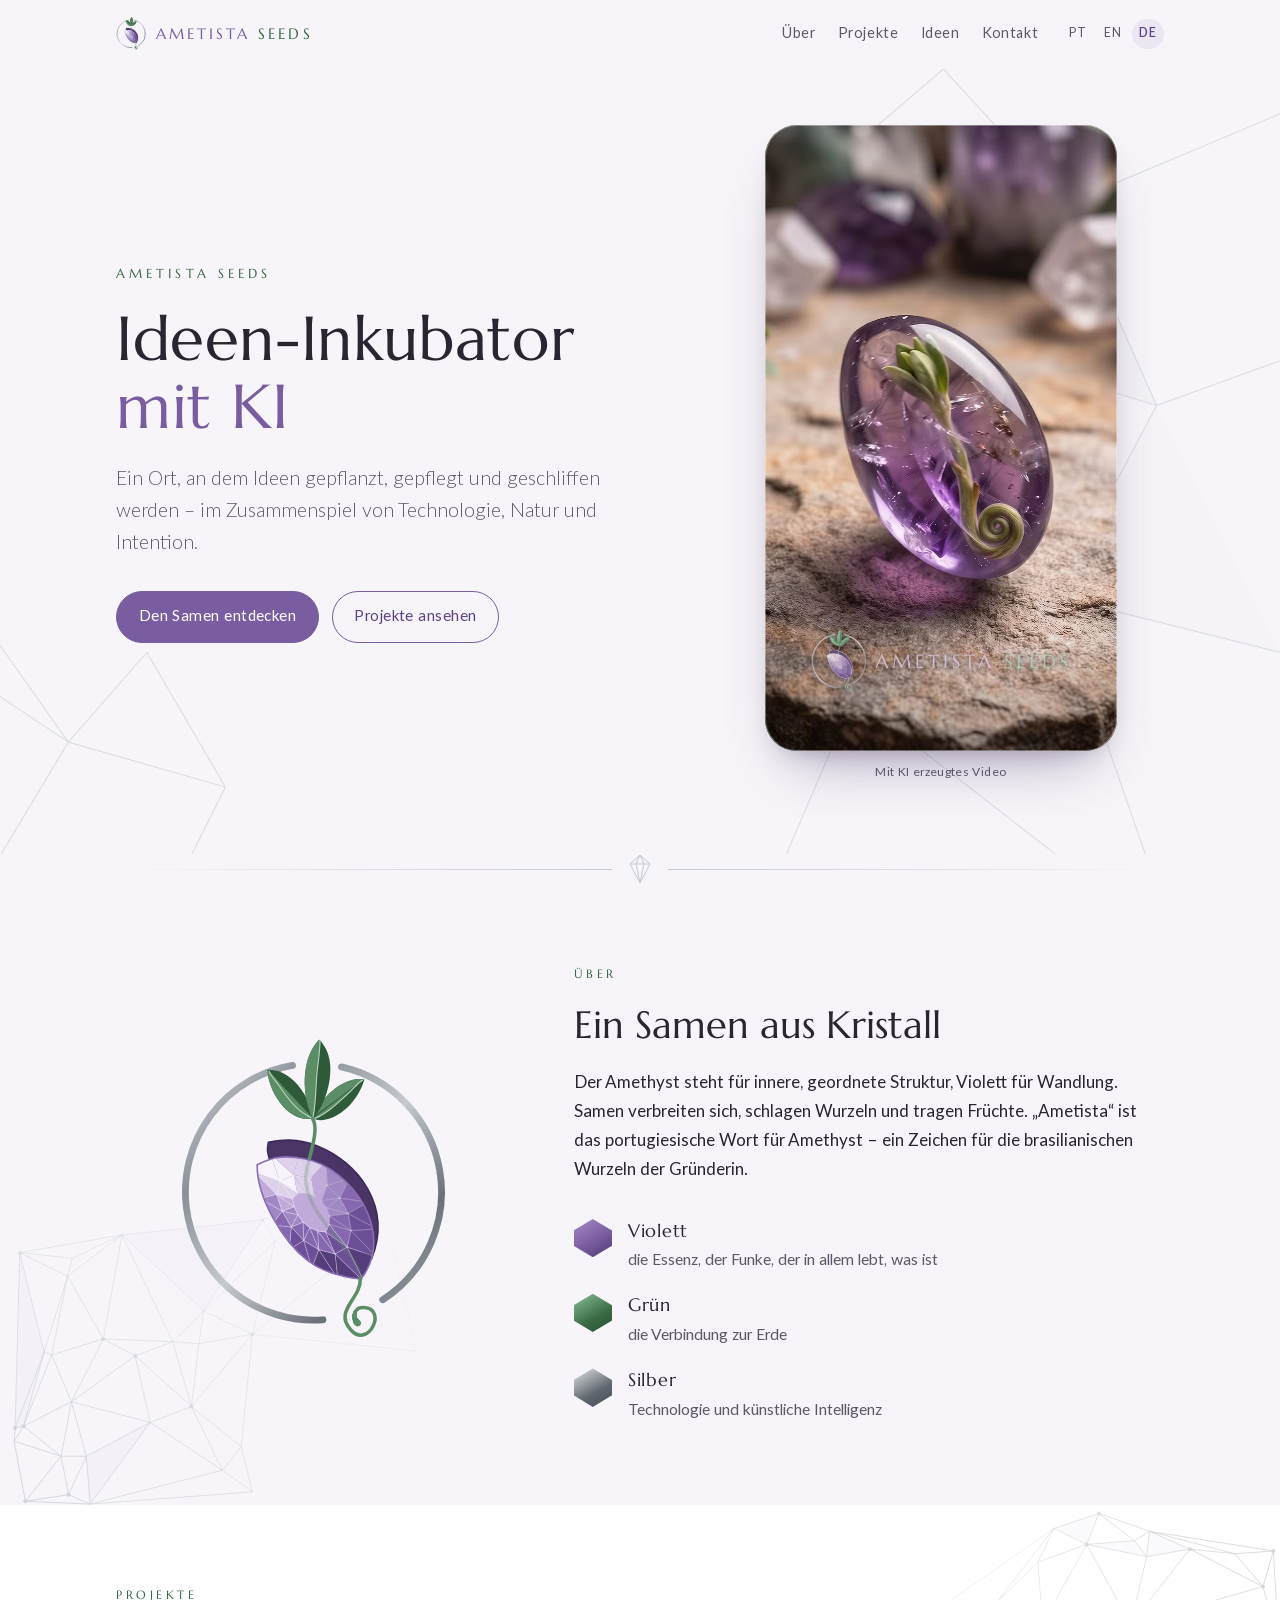
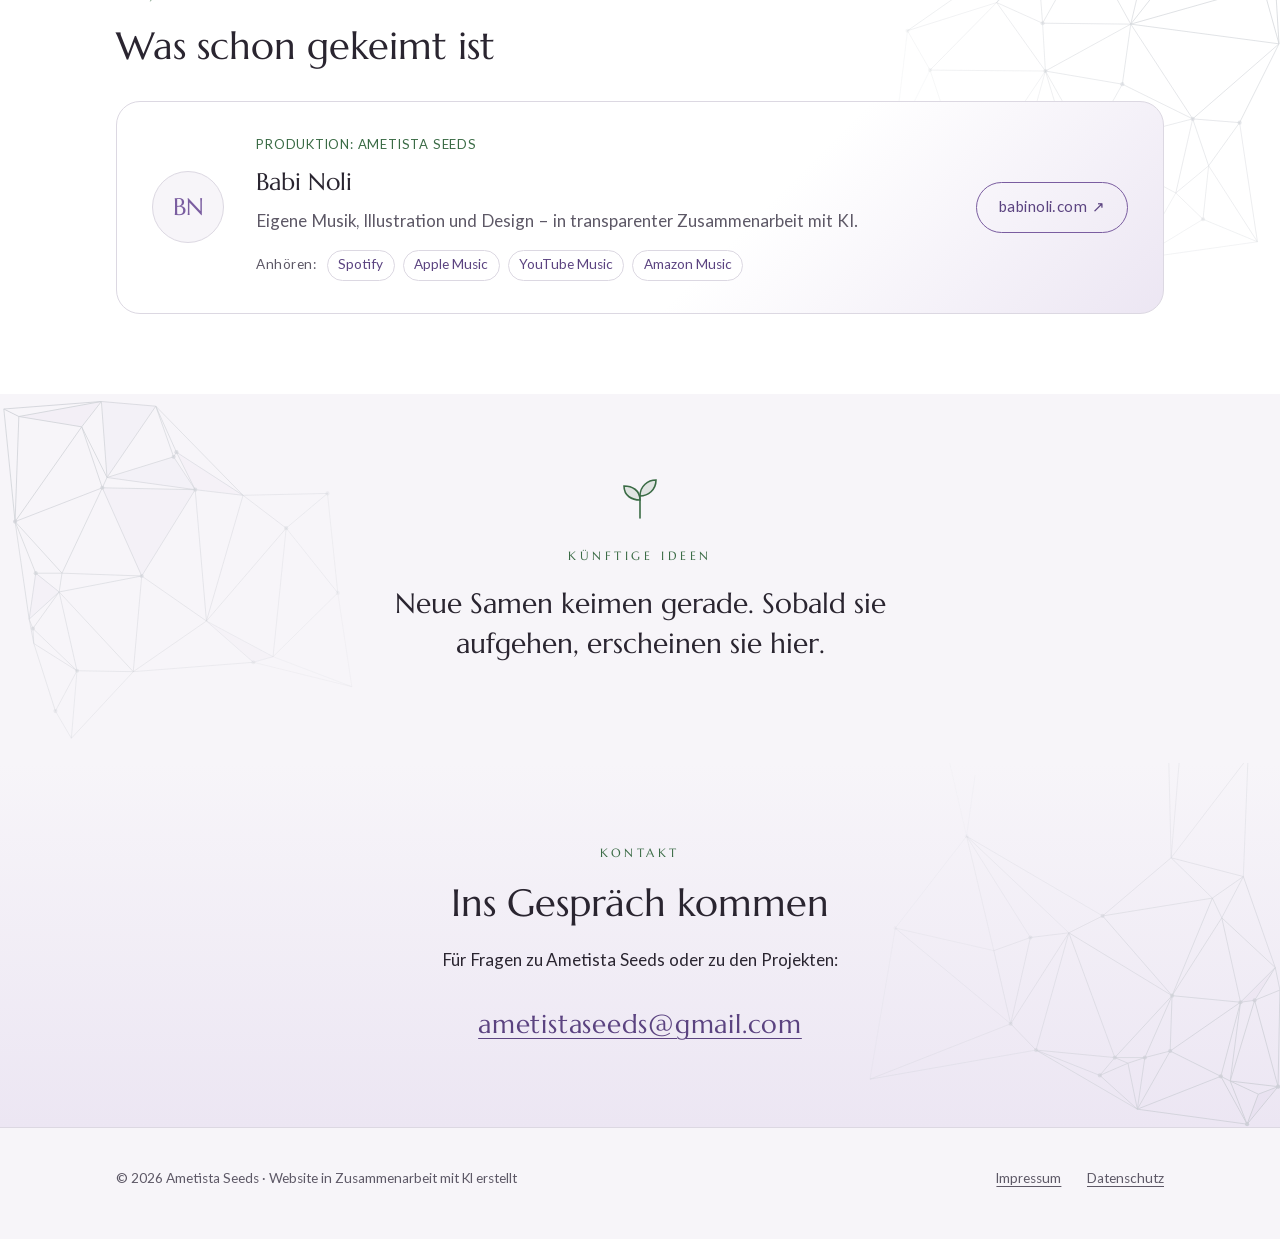
==== de/index.html @ 046cc3c9 "Publica o site ametistaseeds.com Co-Authored-By: Claude Opus 5.5 <noreply@anthropic.com>" ====
<!doctype html>
<html lang="de">
<head>
<meta charset="utf-8">
<meta name="viewport" content="width=device-width, initial-scale=1">
<title>Ametista Seeds — Ideen-Inkubator mit KI</title>
<meta name="description" content="Ametista Seeds: ein Ideen-Inkubator mit KI. Technologie, Natur und Essenz in einem einzigen Samen.">
<link rel="icon" href="../assets/img/simbolo-claro.svg" type="image/svg+xml">
<link rel="preload" href="../assets/fonts/Marcellus-latin.woff2" as="font" type="font/woff2" crossorigin>
<link rel="stylesheet" href="../assets/css/style.css">
<link rel="alternate" hreflang="pt-BR" href="https://ametistaseeds.com/">
<link rel="alternate" hreflang="en" href="https://ametistaseeds.com/en/">
<link rel="alternate" hreflang="de" href="https://ametistaseeds.com/de/">
<meta property="og:title" content="Ametista Seeds">
<meta property="og:description" content="Ideen-Inkubator mit KI">
<meta property="og:type" content="website">
</head>
<body>

<header class="topo">
  <div class="envolve">
    <a class="marca" href="#inicio" aria-label="Ametista Seeds — Startseite">
      <img src="../assets/img/simbolo-claro.svg" alt="" width="31" height="38">
      <span class="nome"><span class="am">AMETISTA</span> <span class="sd">SEEDS</span></span>
    </a>
    <nav aria-label="Abschnitte">
      <ul class="menu">
        <li><a href="#sobre">Über</a></li>
        <li><a href="#projetos">Projekte</a></li>
        <li><a href="#ideias">Ideen</a></li>
        <li><a href="#contato">Kontakt</a></li>
      </ul>
    </nav>
    <div class="linguas" aria-label="Sprache">
      <a href="../" lang="pt-BR" hreflang="pt-BR">PT</a>
      <a href="../en/" lang="en" hreflang="en">EN</a>
      <span aria-current="true">DE</span>
    </div>
  </div>
</header>

<main id="inicio">

  <section class="abertura">
    <svg class="facetas" viewBox="0 0 1200 700" preserveAspectRatio="xMaxYMid slice" aria-hidden="true" fill="none" stroke="currentColor" stroke-width="1">
      <path d="M1200 40 L1010 120 L1090 300 L1200 260 M1010 120 L900 0 M1010 120 L860 230 L1090 300 L1000 470 L1200 520 M860 230 L760 120 L900 0 M860 230 L1000 470 L820 560 L760 700 M1000 470 L1080 700 M820 560 L1000 700"/>
      <path d="M0 520 L120 600 L60 700 M120 600 L260 640 L230 700 M0 430 L120 600 M120 600 L190 520 L260 640" />
      <path d="M1010 120 L1090 300 L860 230 Z" fill="currentColor" fill-opacity=".12" stroke="none"/>
      <path d="M1000 470 L1200 520 L1090 300 Z" fill="currentColor" fill-opacity=".08" stroke="none"/>
    </svg>
    <div class="envolve">
      <div class="texto">
        <p class="selo">Ametista Seeds</p>
        <h1>Ideen-Inkubator <em>mit KI</em></h1>
        <p class="lead">Ein Ort, an dem Ideen gepflanzt, gepflegt und geschliffen werden – im Zusammenspiel von Technologie, Natur und Intention.</p>
        <div class="botoes">
          <a class="botao" href="#sobre">Den Samen entdecken</a>
          <a class="botao leve" href="#projetos">Projekte ansehen</a>
        </div>
      </div>
      <div class="palco">
        <div class="moldura">
          <video id="semente" muted playsinline preload="auto" poster="../assets/video/semente-inicio.jpg" aria-label="Ein Amethyst-Samen bricht auf, und eine Pflanze mit drei Blättern wächst daraus hervor.">
            <source src="../assets/video/semente.mp4" type="video/mp4">
            <source src="../assets/video/semente.webm" type="video/webm">
          </video>
          <button class="repetir" id="repetir" type="button" aria-label="Video noch einmal ansehen">↻ noch einmal</button>
        </div>
        <p class="legenda">Mit KI erzeugtes Video</p>
      </div>
    </div>
  </section>

  <div class="cristal" aria-hidden="true"><svg viewBox="0 0 24 30"><path d="M12 1 L22 10 L12 29 L2 10 Z M2 10 H22 M12 1 L8 10 L12 29 L16 10 Z" fill="none" stroke="currentColor"/></svg></div>

  <section class="seccao sobre" id="sobre">
    <div class="envolve">
      <figure class="surge">
        <img src="../assets/img/simbolo-claro.svg" alt="Symbol von Ametista Seeds: ein Samen aus Amethyst-Kristall mit Wurzel und drei grünen Blättern in einem silbernen Ring." width="272" height="329">
      </figure>
      <div class="surge">
        <p class="rotulo">Über</p>
        <h2>Ein Samen aus Kristall</h2>
        <p>Der Amethyst steht für innere, geordnete Struktur, Violett für Wandlung. Samen verbreiten sich, schlagen Wurzeln und tragen Früchte. „Ametista“ ist das portugiesische Wort für Amethyst – ein Zeichen für die brasilianischen Wurzeln der Gründerin.</p>
        <ul class="cores">
          <li><span class="cor am" aria-hidden="true"></span><div><strong>Violett</strong><span>die Essenz, der Funke, der in allem lebt, was ist</span></div></li>
          <li><span class="cor vd" aria-hidden="true"></span><div><strong>Grün</strong><span>die Verbindung zur Erde</span></div></li>
          <li><span class="cor pr" aria-hidden="true"></span><div><strong>Silber</strong><span>Technologie und künstliche Intelligenz</span></div></li>
        </ul>
      </div>
    </div>
  </section>

  <section class="seccao projetos" id="projetos">
    <div class="envolve surge">
      <p class="rotulo">Projekte</p>
      <h2>Was schon gekeimt ist</h2>
      <article class="cartao">
        <div class="inicial" aria-hidden="true">BN</div>
        <div>
          <p class="papel">Produktion: Ametista Seeds</p>
          <h3>Babi Noli</h3>
          <p>Eigene Musik, Illustration und Design – in transparenter Zusammenarbeit mit KI.</p>
          <p class="ouvir"><span>Anhören:</span>
            <a href="https://open.spotify.com/artist/1VVUpfvG1zhe4JaJhIrRfE" rel="noopener">Spotify</a>
            <a href="https://music.apple.com/de/artist/babi-noli/6817136088" rel="noopener">Apple Music</a>
            <a href="https://music.youtube.com/channel/UCOvziMIEHvRLfblf7M3Kqwg" rel="noopener">YouTube Music</a>
            <a href="https://music.amazon.de/artists/B0HLCMTLPK/babi-noli" rel="noopener">Amazon Music</a>
          </p>
        </div>
        <a class="botao leve" href="https://babinoli.com" rel="noopener">babinoli.com ↗</a>
      </article>
    </div>
  </section>

  <section class="seccao ideias" id="ideias">
    <div class="envolve surge">
      <svg class="broto" viewBox="0 0 48 48" aria-hidden="true" fill="none" stroke="currentColor" stroke-width="1.6" stroke-linecap="round"><path d="M24 44 V22"/><path d="M24 26 C24 16 16 12 8 12 C8 22 16 26 24 26 Z" fill="currentColor" fill-opacity=".12"/><path d="M24 22 C24 12 32 6 40 6 C40 16 32 22 24 22 Z" fill="currentColor" fill-opacity=".12"/></svg>
      <p class="rotulo">Künftige Ideen</p>
      <p class="frase">Neue Samen keimen gerade. Sobald sie aufgehen, erscheinen sie hier.</p>
    </div>
  </section>

  <section class="seccao contato" id="contato">
    <div class="envolve surge">
      <p class="rotulo">Kontakt</p>
      <h2>Ins Gespräch kommen</h2>
      <p>Für Fragen zu Ametista Seeds oder zu den Projekten:</p>
      <a class="email" href="mailto:ametistaseeds@gmail.com">ametistaseeds@gmail.com</a>
    </div>
  </section>

</main>

<footer class="rodape">
  <div class="envolve">
    <span class="ia">© 2026 Ametista Seeds · Website in Zusammenarbeit mit KI erstellt</span>
    <a href="../impressum.html">Impressum</a>
    <a href="../datenschutz.html">Datenschutz</a>
  </div>
</footer>


<script>
(function(){
  var topo=document.querySelector('.topo');
  addEventListener('scroll',function(){topo.classList.toggle('rolou',scrollY>8)},{passive:true});

  var v=document.getElementById('semente'), b=document.getElementById('repetir');
  var calmo=matchMedia('(prefers-reduced-motion: reduce)').matches;
  function fim(){b.classList.add('ver')}
  if(calmo){
    v.poster='../assets/video/semente-final.jpg'; v.removeAttribute('preload'); fim(); b.textContent='▶ Video ansehen';
  }else{
    var io=new IntersectionObserver(function(e){
      if(e[0].isIntersecting){var p=v.play(); if(p&&p.catch)p.catch(fim); io.disconnect();}
    },{threshold:.4});
    io.observe(v);
  }
  v.addEventListener('ended',fim);
  b.addEventListener('click',function(){b.classList.remove('ver');v.currentTime=0;v.play();});

  var els=document.querySelectorAll('.surge');
  if('IntersectionObserver' in window && !calmo){
    var o=new IntersectionObserver(function(es){es.forEach(function(e){if(e.isIntersecting){e.target.classList.add('visivel');o.unobserve(e.target);}})},{threshold:.15});
    els.forEach(function(el){o.observe(el)});
  }else{els.forEach(function(el){el.classList.add('visivel')})}
})();
</script>
</body>
</html>
---- assets/css/style.css ----
/* Ametista Seeds — estilo do site */
@font-face{font-family:"Marcellus";src:url(../fonts/Marcellus-latin.woff2) format("woff2");font-weight:400;font-style:normal;font-display:swap}
@font-face{font-family:"Ametista Texto";src:url(../fonts/AmetistaTexto-Light.woff) format("woff");font-weight:300;font-style:normal;font-display:swap}
@font-face{font-family:"Ametista Texto";src:url(../fonts/AmetistaTexto-Regular.woff) format("woff");font-weight:400;font-style:normal;font-display:swap}
@font-face{font-family:"Ametista Texto";src:url(../fonts/AmetistaTexto-Italic.woff) format("woff");font-weight:400;font-style:italic;font-display:swap}
@font-face{font-family:"Ametista Texto";src:url(../fonts/AmetistaTexto-Semibold.woff) format("woff");font-weight:600;font-style:normal;font-display:swap}

:root{
  --fundo:#f7f5f9;
  --papel:#ffffff;
  --tinta:#2a2530;
  --suave:#5d5866;
  --ametista:#7a5da0;
  --ametista-escura:#5b4380;
  --ametista-nevoa:#ece6f3;
  --verde:#3a6b45;
  --verde-claro:#8bc097;
  --prata:#616870;
  --prata-clara:#c6cacf;
  --linha:#dcd8e2;
  --titulo:"Marcellus",Georgia,"Times New Roman",serif;
  --texto:"Ametista Texto","Segoe UI",Roboto,Helvetica,Arial,sans-serif;
  --largura:68rem;
}
*,*::before,*::after{box-sizing:border-box}
html{scroll-behavior:smooth}
@media (prefers-reduced-motion:reduce){html{scroll-behavior:auto}}
body{margin:0;background:var(--fundo);color:var(--tinta);font-family:var(--texto);font-weight:400;font-size:1.0625rem;line-height:1.7;-webkit-font-smoothing:antialiased;text-rendering:optimizeLegibility}
img,video,svg{display:block;max-width:100%}
a{color:var(--ametista-escura);text-decoration-thickness:1px;text-underline-offset:.2em}
a:hover{color:var(--verde)}
:focus-visible{outline:2px solid var(--ametista);outline-offset:3px;border-radius:4px}
.envolve{width:100%;max-width:var(--largura);margin:0 auto;padding:0 1.25rem}
.so-leitor{position:absolute;width:1px;height:1px;overflow:hidden;clip:rect(0 0 0 0);white-space:nowrap}

/* Cabeçalho */
.topo{position:sticky;top:0;z-index:10;background:rgba(247,245,249,.88);backdrop-filter:saturate(1.2) blur(10px);-webkit-backdrop-filter:saturate(1.2) blur(10px);border-bottom:1px solid transparent;transition:border-color .3s}
.topo.rolou{border-bottom-color:var(--linha)}
.topo .envolve{display:flex;align-items:center;gap:1.5rem;min-height:4.25rem}
.marca{display:flex;align-items:center;gap:.6rem;text-decoration:none;color:inherit;margin-right:auto}
.marca img{width:1.9rem;height:auto}
.nome{font-family:var(--titulo);letter-spacing:.2em;font-size:.95rem;white-space:nowrap}
.nome .am{color:var(--ametista)}
.nome .sd{color:var(--verde)}
.menu{display:flex;gap:1.4rem;list-style:none;margin:0;padding:0;font-size:.9rem;letter-spacing:.04em}
.menu a{color:var(--suave);text-decoration:none}
.menu a:hover{color:var(--ametista-escura)}
.linguas{display:flex;gap:.15rem;font-size:.78rem;letter-spacing:.08em}
.linguas a,.linguas span{padding:.25rem .45rem;border-radius:999px;text-decoration:none;color:var(--suave)}
.linguas [aria-current]{background:var(--ametista-nevoa);color:var(--ametista-escura);font-weight:600}

/* Abertura */
.abertura{position:relative;overflow:hidden;padding:3.5rem 0 4.5rem}
.facetas{position:absolute;inset:0;width:100%;height:100%;pointer-events:none;color:var(--prata-clara);opacity:.55}
.abertura .envolve{position:relative;display:grid;grid-template-columns:1.1fr .9fr;gap:3.5rem;align-items:center}
.selo{font-family:var(--titulo);letter-spacing:.32em;text-transform:uppercase;font-size:.8rem;color:var(--verde);margin:0 0 1.2rem}
.abertura h1{font-family:var(--titulo);font-weight:400;font-size:clamp(2.3rem,5.2vw,3.9rem);line-height:1.08;letter-spacing:.01em;margin:0 0 1.4rem;color:var(--tinta)}
.abertura h1 em{font-style:normal;color:var(--ametista)}
.abertura .lead{font-weight:300;font-size:1.22rem;line-height:1.65;color:var(--suave);max-width:31rem;margin:0 0 2rem}
.botoes{display:flex;flex-wrap:wrap;gap:.8rem}
.botao{display:inline-flex;align-items:center;gap:.5rem;padding:.75rem 1.35rem;border-radius:999px;font-size:.95rem;letter-spacing:.03em;text-decoration:none;border:1px solid var(--ametista);color:var(--papel);background:var(--ametista);transition:background .2s,color .2s,border-color .2s}
.botao:hover{background:var(--ametista-escura);border-color:var(--ametista-escura);color:var(--papel)}
.botao.leve{background:transparent;color:var(--ametista-escura)}
.botao.leve:hover{background:var(--ametista-nevoa);color:var(--ametista-escura)}

.palco{position:relative;justify-self:center;width:min(100%,22rem)}
.moldura{position:relative;aspect-ratio:9/16;border-radius:2rem;overflow:hidden;background:#d9d2c8;box-shadow:0 1px 0 rgba(255,255,255,.7) inset,0 30px 60px -25px rgba(74,52,104,.45),0 12px 24px -16px rgba(42,37,48,.35)}
.moldura video,.moldura img{width:100%;height:100%;object-fit:cover}
.moldura::after{content:"";position:absolute;inset:0;border-radius:inherit;box-shadow:0 0 0 1px rgba(255,255,255,.35) inset;pointer-events:none}
.repetir{position:absolute;right:.8rem;bottom:.8rem;display:flex;align-items:center;gap:.35rem;padding:.45rem .8rem;border:0;border-radius:999px;background:rgba(42,37,48,.55);color:#fff;font:inherit;font-size:.78rem;letter-spacing:.04em;cursor:pointer;opacity:0;transform:translateY(4px);transition:opacity .4s,transform .4s;backdrop-filter:blur(6px);-webkit-backdrop-filter:blur(6px)}
.repetir.ver{opacity:1;transform:none}
.repetir:hover{background:rgba(91,67,128,.8)}
.legenda{margin:.7rem 0 0;text-align:center;font-size:.75rem;color:var(--suave);letter-spacing:.03em}

/* Divisória de cristal */
.cristal{display:flex;align-items:center;gap:1rem;color:var(--prata-clara);margin:0 auto;max-width:var(--largura);padding:0 1.25rem}
.cristal::before,.cristal::after{content:"";flex:1;height:1px;background:linear-gradient(90deg,transparent,var(--prata-clara))}
.cristal::after{background:linear-gradient(90deg,var(--prata-clara),transparent)}
.cristal svg{width:1.5rem;height:auto;flex:none}

/* Secções */
.seccao{padding:5rem 0}
.seccao h2{font-family:var(--titulo);font-weight:400;font-size:clamp(1.7rem,3.4vw,2.4rem);line-height:1.2;margin:0 0 1.3rem}
.rotulo{font-family:var(--titulo);text-transform:uppercase;letter-spacing:.3em;font-size:.74rem;color:var(--verde);margin:0 0 .9rem}
.seccao p{margin:0 0 1.1rem;max-width:38rem}

.sobre .envolve{display:grid;grid-template-columns:.8fr 1.2fr;gap:4rem;align-items:center}
.sobre figure{margin:0;justify-self:center;width:min(100%,17rem)}
.cores{list-style:none;margin:2rem 0 0;padding:0;display:grid;gap:1rem}
.cores li{display:grid;grid-template-columns:auto 1fr;gap:1rem;align-items:start}
.cor{width:2.4rem;height:2.4rem;clip-path:polygon(50% 0,100% 30%,100% 70%,50% 100%,0 70%,0 30%);flex:none;margin-top:.15rem}
.cor.am{background:linear-gradient(150deg,#a68bc6,var(--ametista) 55%,#4f3a72)}
.cor.vd{background:linear-gradient(150deg,var(--verde-claro),var(--verde) 60%,#284d31)}
.cor.pr{background:linear-gradient(150deg,#e4e6e9,var(--prata) 60%,#454a51)}
.cores strong{display:block;font-family:var(--titulo);font-weight:400;font-size:1.1rem;letter-spacing:.04em}
.cores span{color:var(--suave);font-size:.98rem}

.projetos{background:var(--papel)}
.cartao{display:grid;grid-template-columns:auto 1fr auto;gap:2rem;align-items:center;padding:2rem 2.2rem;border:1px solid var(--linha);border-radius:1.5rem;background:linear-gradient(135deg,#fff 60%,var(--ametista-nevoa));margin-top:2rem}
.cartao .inicial{width:4.5rem;height:4.5rem;border-radius:50%;display:grid;place-items:center;background:var(--fundo);border:1px solid var(--linha);font-family:var(--titulo);font-size:1.5rem;color:var(--ametista)}
.cartao h3{font-family:var(--titulo);font-weight:400;font-size:1.5rem;margin:0 0 .3rem}
.cartao p{margin:0;color:var(--suave)}
.cartao .papel{font-size:.82rem;letter-spacing:.06em;color:var(--verde);text-transform:uppercase;margin:0 0 .4rem}

.ideias .envolve{text-align:center}
.ideias p{margin-left:auto;margin-right:auto}
.ideias .frase{font-family:var(--titulo);font-size:clamp(1.35rem,2.6vw,1.75rem);line-height:1.45;color:var(--tinta);max-width:34rem}
.broto{width:3rem;margin:0 auto 1.5rem;color:var(--verde)}

.contato{background:linear-gradient(180deg,var(--fundo),var(--ametista-nevoa))}
.contato .envolve{text-align:center}
.contato p{margin-left:auto;margin-right:auto}
.email{display:inline-block;margin-top:.6rem;font-family:var(--titulo);font-size:clamp(1.15rem,3.2vw,1.6rem);letter-spacing:.03em;word-break:break-all}

/* Rodapé */
.rodape{padding:2.5rem 0 3rem;font-size:.85rem;color:var(--suave);border-top:1px solid var(--linha)}
.rodape .envolve{display:flex;flex-wrap:wrap;gap:.6rem 1.6rem;align-items:center}
.rodape .ia{margin-right:auto}
.rodape a{color:var(--suave)}

/* Páginas legais */
.legal{padding:3.5rem 0 4rem}
.legal .envolve{max-width:46rem}
.legal h1{font-family:var(--titulo);font-weight:400;font-size:2.1rem;margin:0 0 1.5rem}
.legal h2{font-family:var(--titulo);font-weight:400;font-size:1.25rem;margin:2rem 0 .6rem}
.legal p{margin:0 0 1rem}

/* Faixa de prévia (sai antes de publicar) */
.previa{position:fixed;left:50%;bottom:1rem;transform:translateX(-50%);z-index:20;background:var(--tinta);color:#fff;font-size:.75rem;letter-spacing:.04em;padding:.45rem .9rem;border-radius:999px;box-shadow:0 8px 20px -8px rgba(0,0,0,.4);white-space:nowrap}

/* Entrada suave */
.surge{opacity:0;transform:translateY(14px);transition:opacity .8s ease,transform .8s ease}
.surge.visivel{opacity:1;transform:none}
@media (prefers-reduced-motion:reduce){.surge{opacity:1;transform:none;transition:none}}

/* Tablet e celular */
@media (max-width:860px){
  .menu{display:none}
  .abertura{padding:2rem 0 3.5rem}
  .abertura .envolve{grid-template-columns:1fr;gap:2.5rem}
  .abertura .texto{order:2}
  .palco{order:1;width:min(60%,15rem)}
  .abertura .selo{display:none}
  .sobre .envolve{grid-template-columns:1fr;gap:2.5rem}
  .sobre figure{width:min(60%,13rem)}
  .seccao{padding:3.8rem 0}
  .cartao{grid-template-columns:1fr;gap:1.2rem;padding:1.6rem}
  .cartao .inicial{width:3.5rem;height:3.5rem;font-size:1.2rem}
  .cartao .botao{justify-self:start}
}
@media (max-width:420px){
  .nome{font-size:.8rem;letter-spacing:.16em}
  .marca img{width:1.6rem}
  .topo .envolve{gap:.6rem}
  .linguas a,.linguas span{padding:.2rem .35rem}
}

/* Trama de cristal: rede e estrutura molecular, nos cantos das secções */
.seccao,.rodape{position:relative;overflow:hidden}
.seccao > .envolve{position:relative;z-index:1}
.seccao::before{content:"";position:absolute;width:min(44vw,600px);aspect-ratio:600/420;background-repeat:no-repeat;background-size:contain;pointer-events:none;z-index:0;opacity:.75}
.sobre::before{left:0;bottom:0;background-image:url(../img/trama-inf-esq.svg)}
.projetos::before{right:0;top:0;background-image:url(../img/trama-sup-dir.svg)}
.ideias::before{left:0;top:0;background-image:url(../img/trama-sup-esq.svg)}
.contato::before{right:0;bottom:0;background-image:url(../img/trama-inf-dir.svg)}
@media (max-width:860px){
  .seccao::before{width:78vw;opacity:.6}
  .facetas{opacity:.4}
}
.cartao .ouvir{margin-top:.8rem;display:flex;flex-wrap:wrap;gap:.35rem .5rem;align-items:center;font-size:.85rem}
.cartao .ouvir span{color:var(--suave);letter-spacing:.04em;margin-right:.15rem}
.cartao .ouvir a{padding:.2rem .65rem;border:1px solid var(--linha);border-radius:999px;background:var(--papel);text-decoration:none;color:var(--ametista-escura)}
.cartao .ouvir a:hover{border-color:var(--verde);color:var(--verde)}
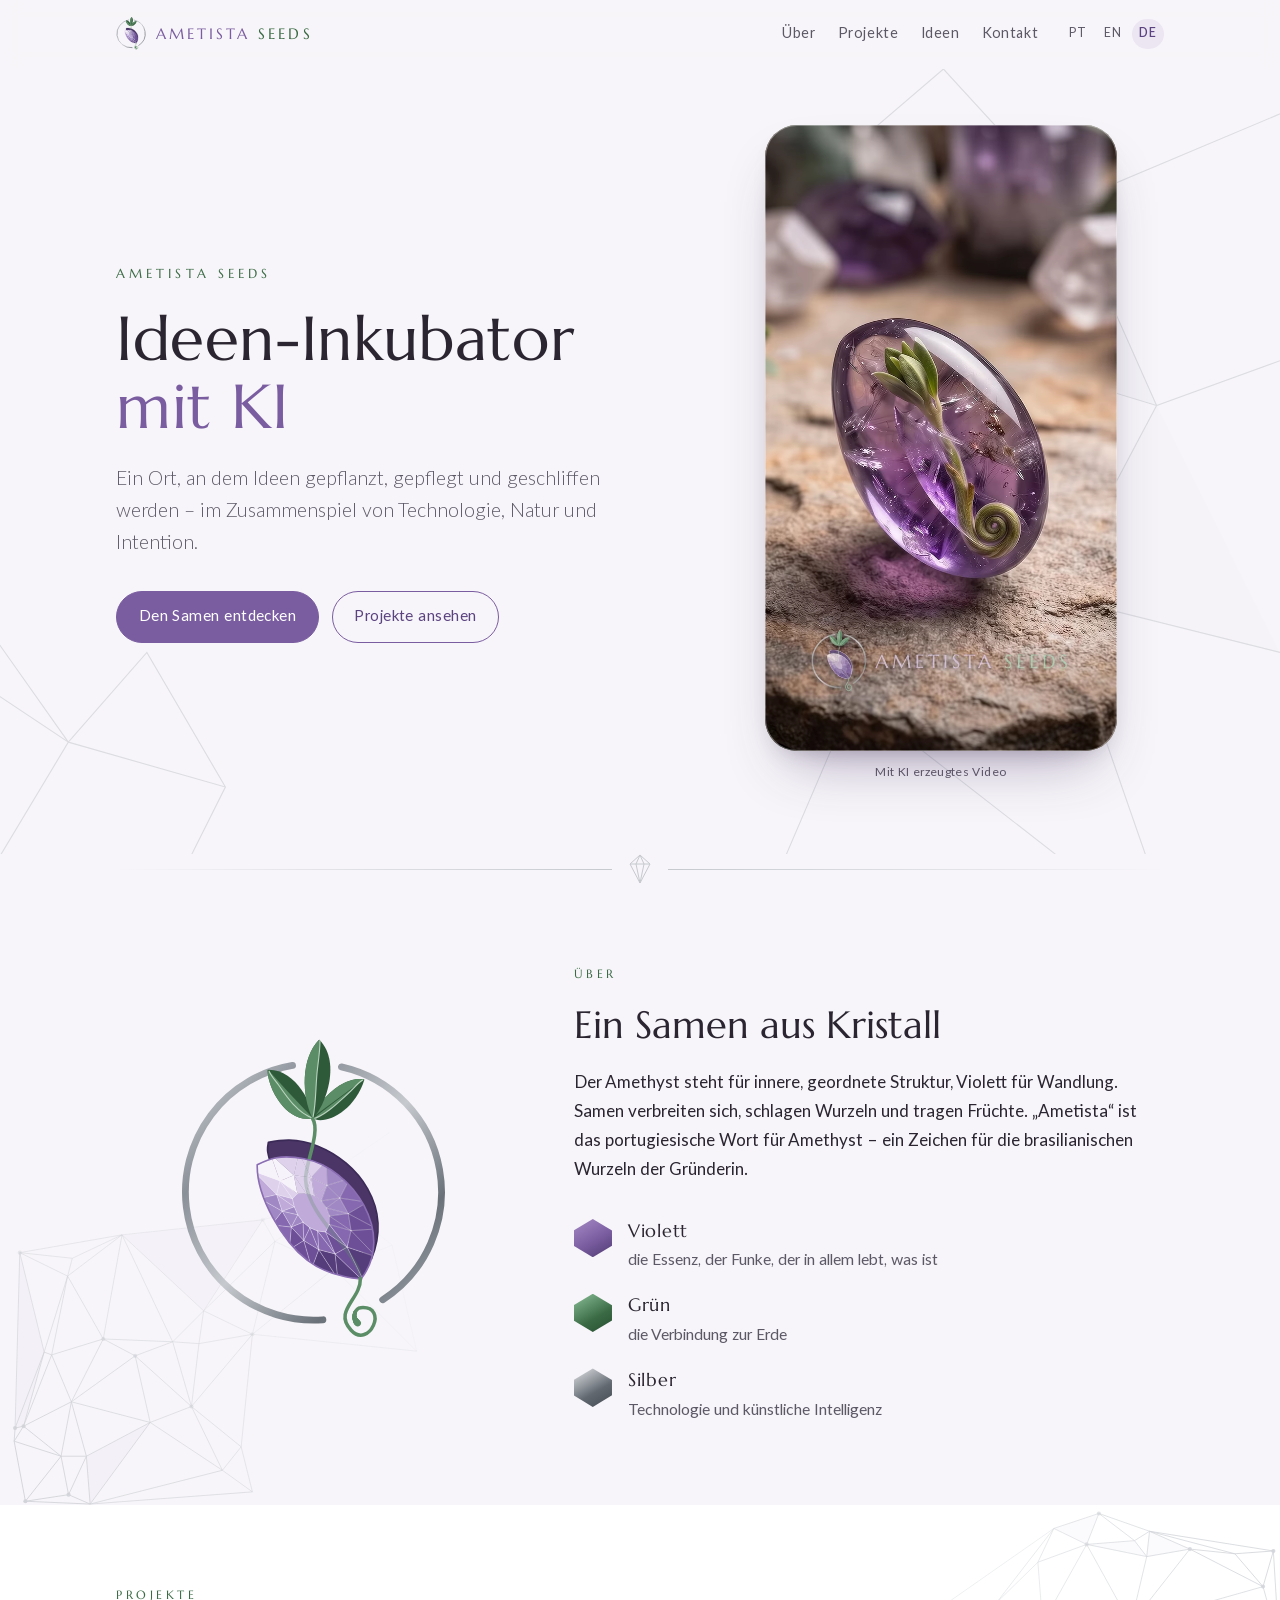
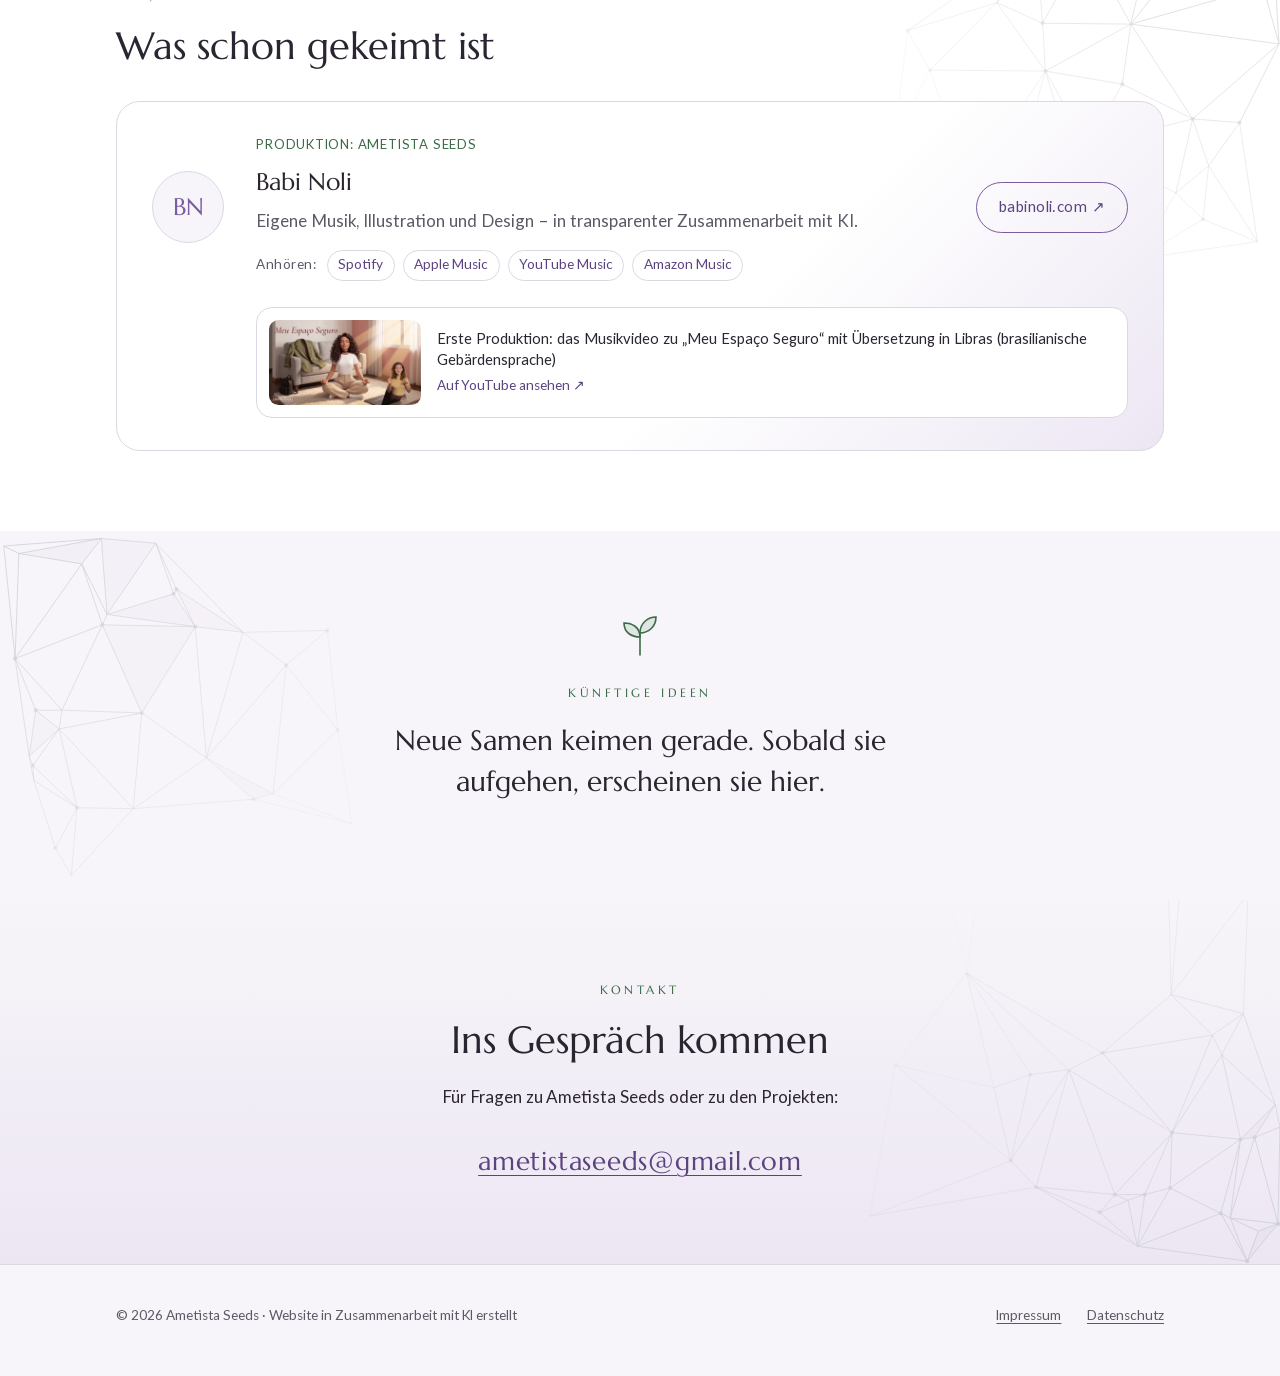
==== commit 39697ad7: "Projetos: primeira produção da Ametista Seeds, o clipe de Meu Espaço Seguro (PT, EN, DE) Co-Authored" ====
--- a/de/index.html
+++ b/de/index.html
@@ -108,6 +108,10 @@
             <a href="https://music.amazon.de/artists/B0HLCMTLPK/babi-noli" rel="noopener">Amazon Music</a>
           </p>
         </div>
+        <a class="producao" href="https://youtu.be/A8sd6W4O5v0" rel="noopener">
+          <img src="../assets/img/clipe-capa-640.jpg" alt="Titelbild des Musikvideos „Meu Espaço Seguro“ mit der Libras-Dolmetscherin" width="640" height="360" loading="lazy">
+          <span class="producao-texto">Erste Produktion: das Musikvideo zu „Meu Espaço Seguro“ mit Übersetzung in Libras (brasilianische Gebärdensprache)<span class="producao-link">Auf YouTube ansehen ↗</span></span>
+        </a>
         <a class="botao leve" href="https://babinoli.com" rel="noopener">babinoli.com ↗</a>
       </article>
     </div>
--- a/assets/css/style.css
+++ b/assets/css/style.css
@@ -171,3 +171,12 @@
 .cartao .ouvir span{color:var(--suave);letter-spacing:.04em;margin-right:.15rem}
 .cartao .ouvir a{padding:.2rem .65rem;border:1px solid var(--linha);border-radius:999px;background:var(--papel);text-decoration:none;color:var(--ametista-escura)}
 .cartao .ouvir a:hover{border-color:var(--verde);color:var(--verde)}
+
+/* Primeira produção (clipe) dentro do cartão da Babi Noli */
+.cartao > .botao{grid-row:1;grid-column:3}
+.cartao .producao{grid-row:2;grid-column:2 / -1;display:grid;grid-template-columns:9.5rem 1fr;gap:1rem;align-items:center;margin-top:-.4rem;padding:.75rem;border:1px solid var(--linha);border-radius:1rem;background:var(--papel);text-decoration:none;color:var(--tinta);transition:border-color .2s}
+.cartao .producao:hover{border-color:var(--ametista)}
+.cartao .producao img{width:100%;height:auto;border-radius:.6rem}
+.cartao .producao-texto{font-size:.92rem;line-height:1.45}
+.cartao .producao-link{display:block;margin-top:.35rem;font-size:.85rem;color:var(--ametista-escura)}
+@media (max-width:860px){.cartao > .botao{grid-row:auto;grid-column:auto}.cartao .producao{grid-row:auto;grid-column:1;grid-template-columns:1fr;margin-top:0}}
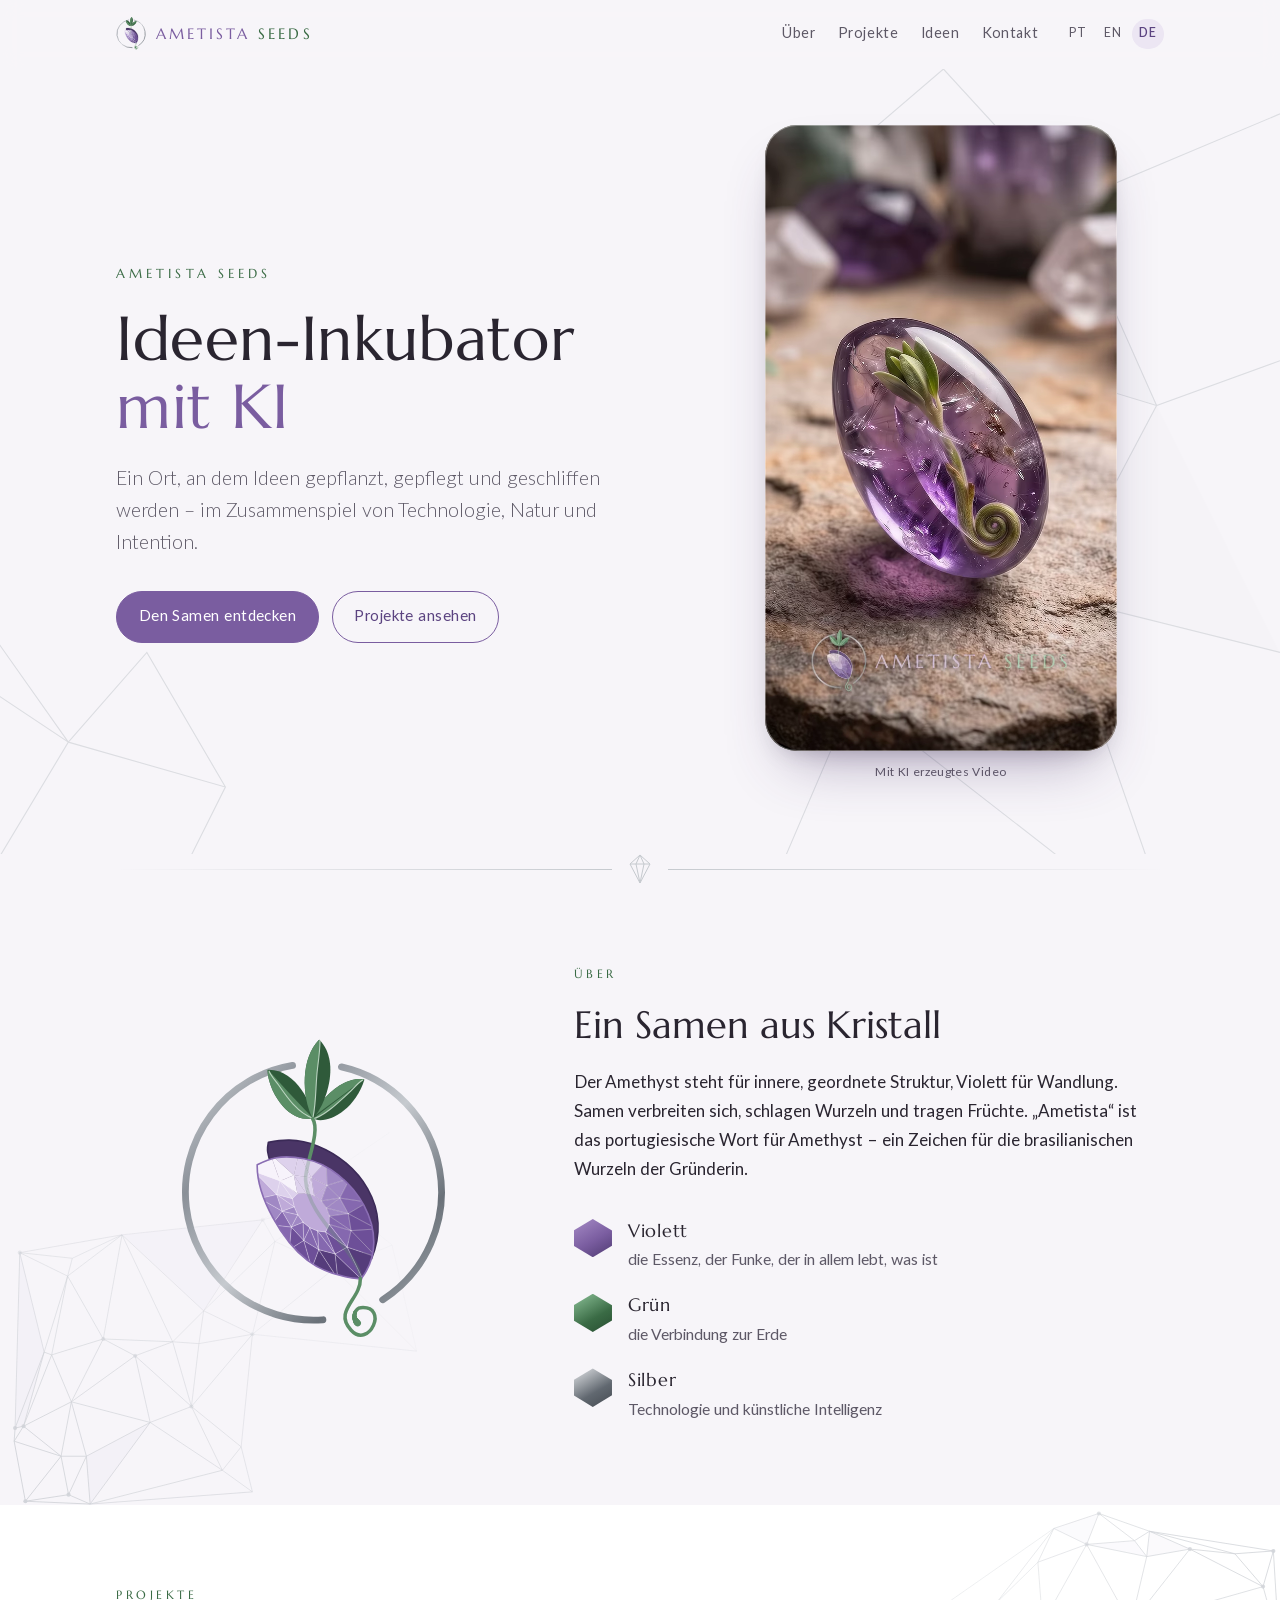
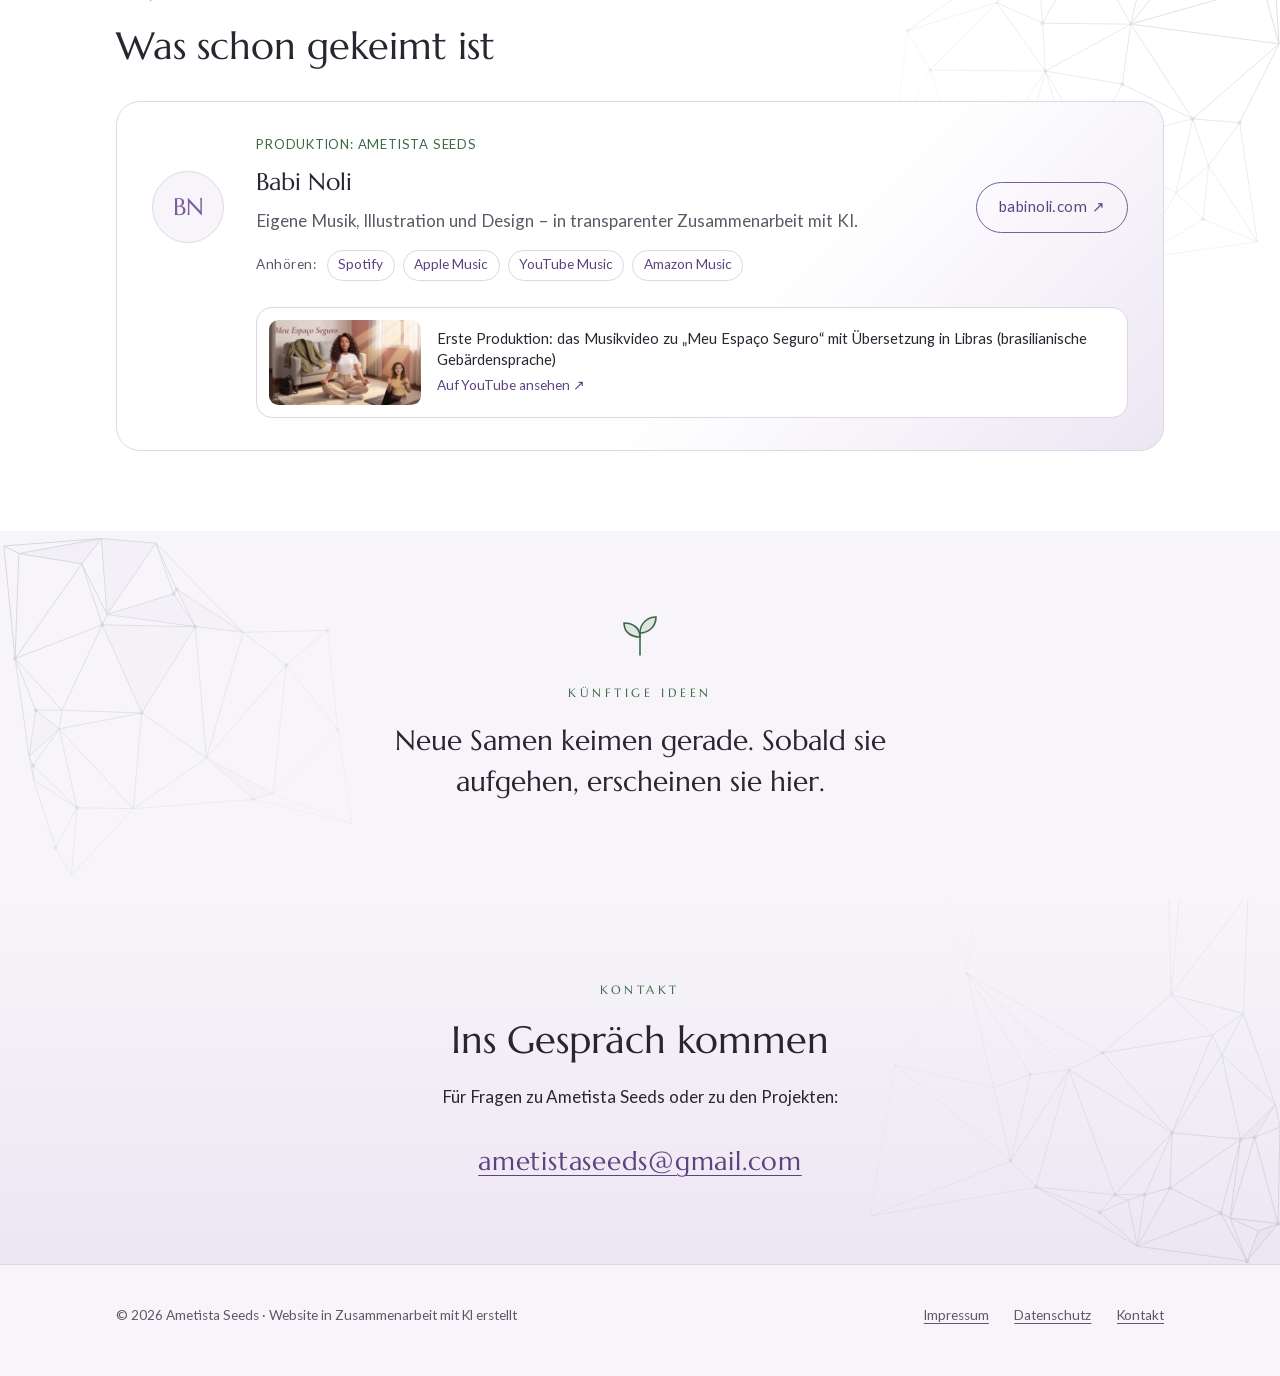
==== commit 83e00642: "Migração para Cloudflare Workers: Worker com formulário de contato e estatística anônima; Impressum," ====
--- a/de/index.html
+++ b/de/index.html
@@ -14,6 +14,7 @@
 <meta property="og:title" content="Ametista Seeds">
 <meta property="og:description" content="Ideen-Inkubator mit KI">
 <meta property="og:type" content="website">
+<script src="/s.js" defer></script>
 </head>
 <body>
 
@@ -139,8 +140,9 @@
 <footer class="rodape">
   <div class="envolve">
     <span class="ia">© 2026 Ametista Seeds · Website in Zusammenarbeit mit KI erstellt</span>
-    <a href="../impressum.html">Impressum</a>
-    <a href="../datenschutz.html">Datenschutz</a>
+    <a href="../de/impressum.html">Impressum</a>
+    <a href="../de/datenschutz.html">Datenschutz</a>
+    <a href="../de/kontakt.html">Kontakt</a>
   </div>
 </footer>
 
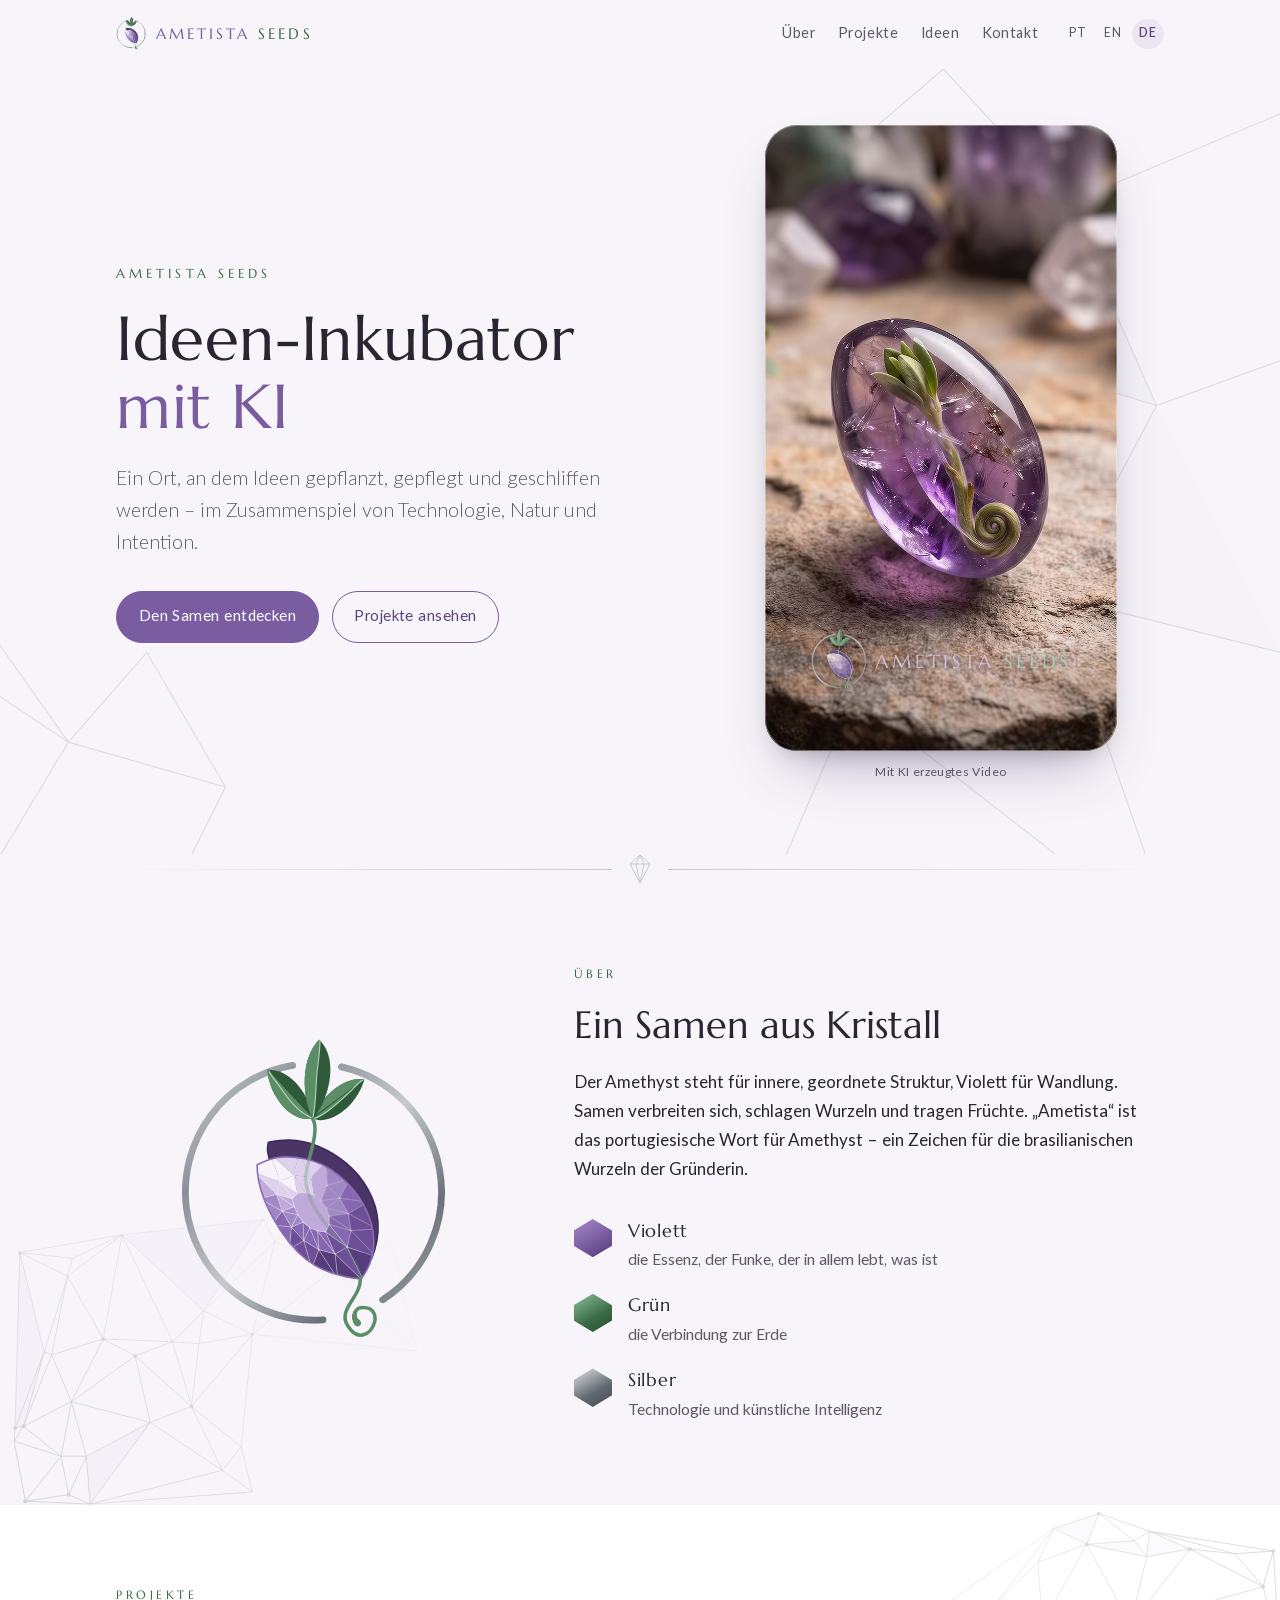
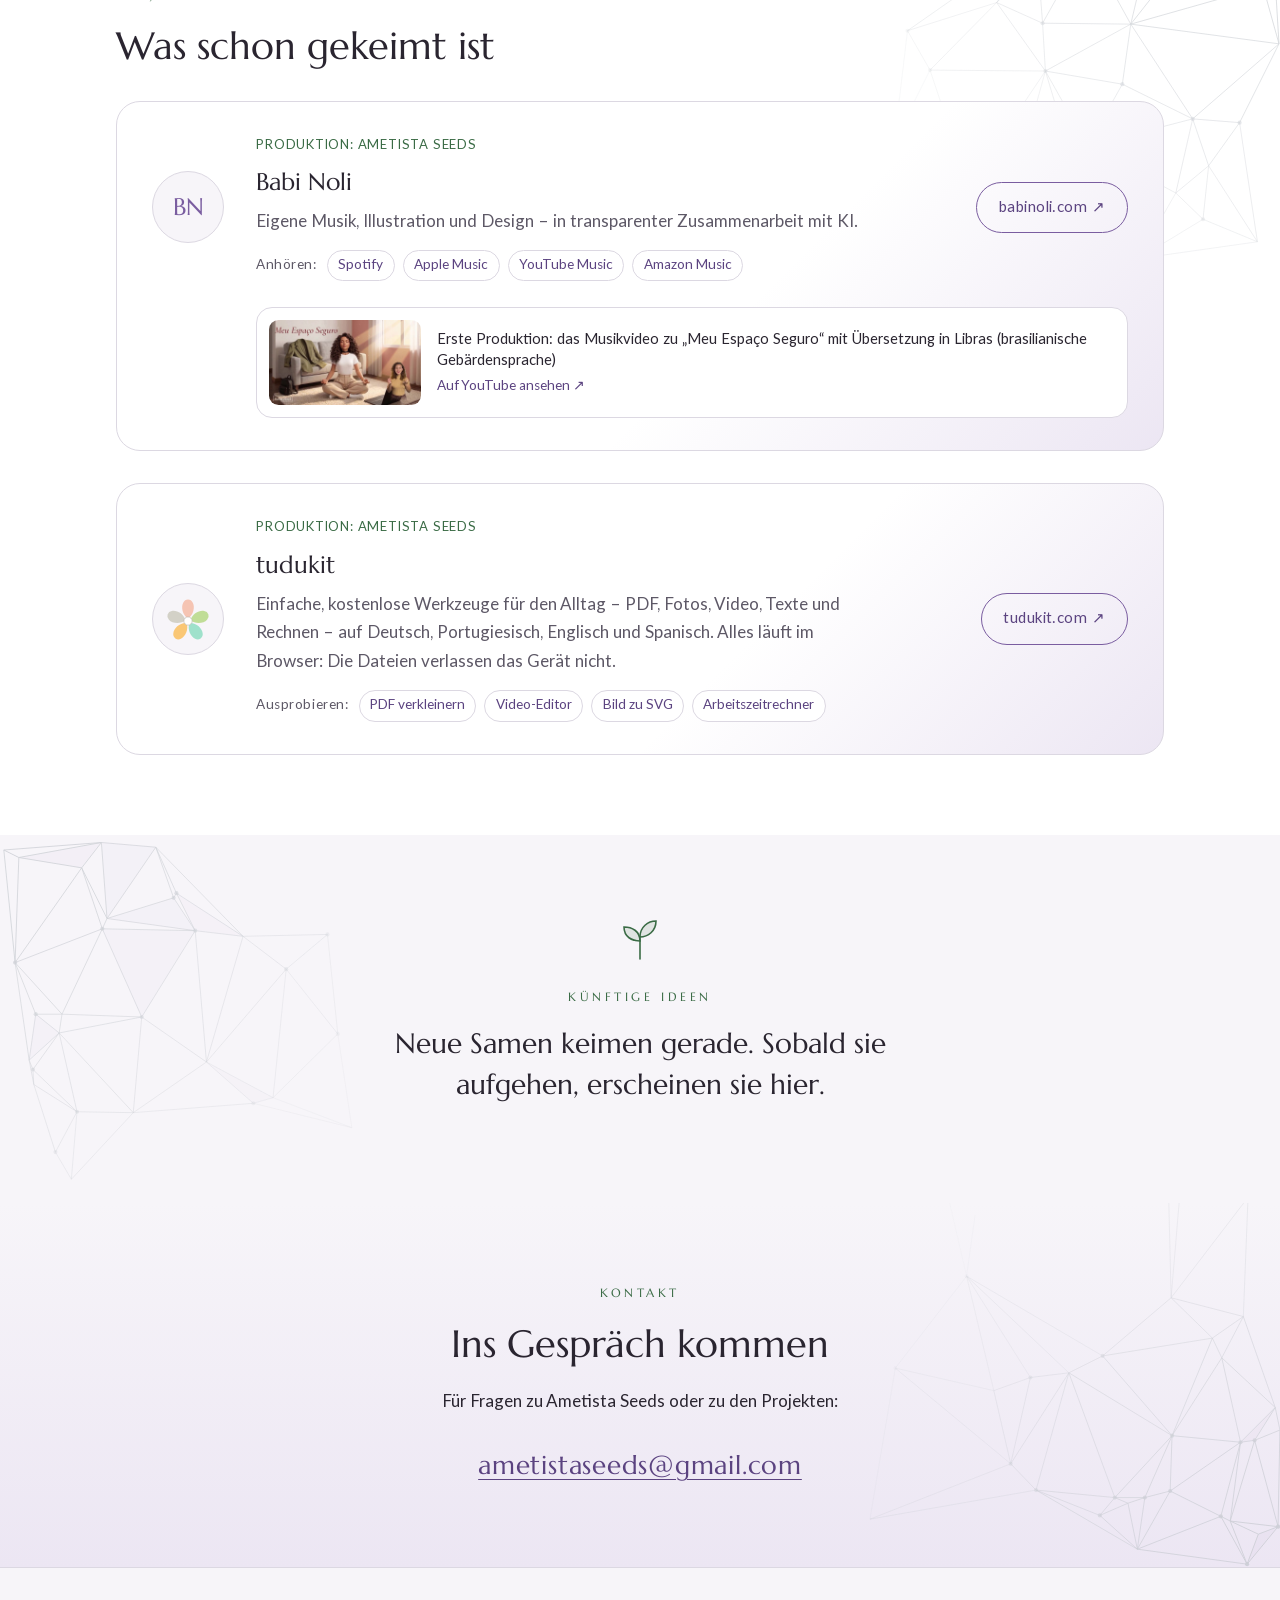
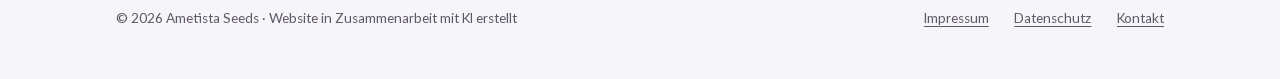
==== commit 6ec0e1c6: "Projetos: tudukit como nova semente (PT/EN/DE) Cartão no mesmo estilo do Babi Noli: flor do tudukit," ====
--- a/de/index.html
+++ b/de/index.html
@@ -115,6 +115,21 @@
         </a>
         <a class="botao leve" href="https://babinoli.com" rel="noopener">babinoli.com ↗</a>
       </article>
+      <article class="cartao">
+        <div class="inicial flor" aria-hidden="true"><img src="../assets/img/tudukit-flor.svg" alt="" width="46" height="46"></div>
+        <div>
+          <p class="papel">Produktion: Ametista Seeds</p>
+          <h3>tudukit</h3>
+          <p>Einfache, kostenlose Werkzeuge für den Alltag – PDF, Fotos, Video, Texte und Rechnen – auf Deutsch, Portugiesisch, Englisch und Spanisch. Alles läuft im Browser: Die Dateien verlassen das Gerät nicht.</p>
+          <p class="ouvir"><span>Ausprobieren:</span>
+            <a href="https://tudukit.com/de/pdf-verkleinern/" rel="noopener">PDF verkleinern</a>
+            <a href="https://tudukit.com/de/video-editor/" rel="noopener">Video-Editor</a>
+            <a href="https://tudukit.com/de/bild-zu-svg/" rel="noopener">Bild zu SVG</a>
+            <a href="https://tudukit.com/de/arbeitszeitrechner/" rel="noopener">Arbeitszeitrechner</a>
+          </p>
+        </div>
+        <a class="botao leve" href="https://tudukit.com/de/" rel="noopener">tudukit.com ↗</a>
+      </article>
     </div>
   </section>
 
--- a/assets/css/style.css
+++ b/assets/css/style.css
@@ -180,3 +180,4 @@
 .cartao .producao-texto{font-size:.92rem;line-height:1.45}
 .cartao .producao-link{display:block;margin-top:.35rem;font-size:.85rem;color:var(--ametista-escura)}
 @media (max-width:860px){.cartao > .botao{grid-row:auto;grid-column:auto}.cartao .producao{grid-row:auto;grid-column:1;grid-template-columns:1fr;margin-top:0}}
+.cartao .inicial.flor img{width:2.9rem;height:2.9rem;display:block}
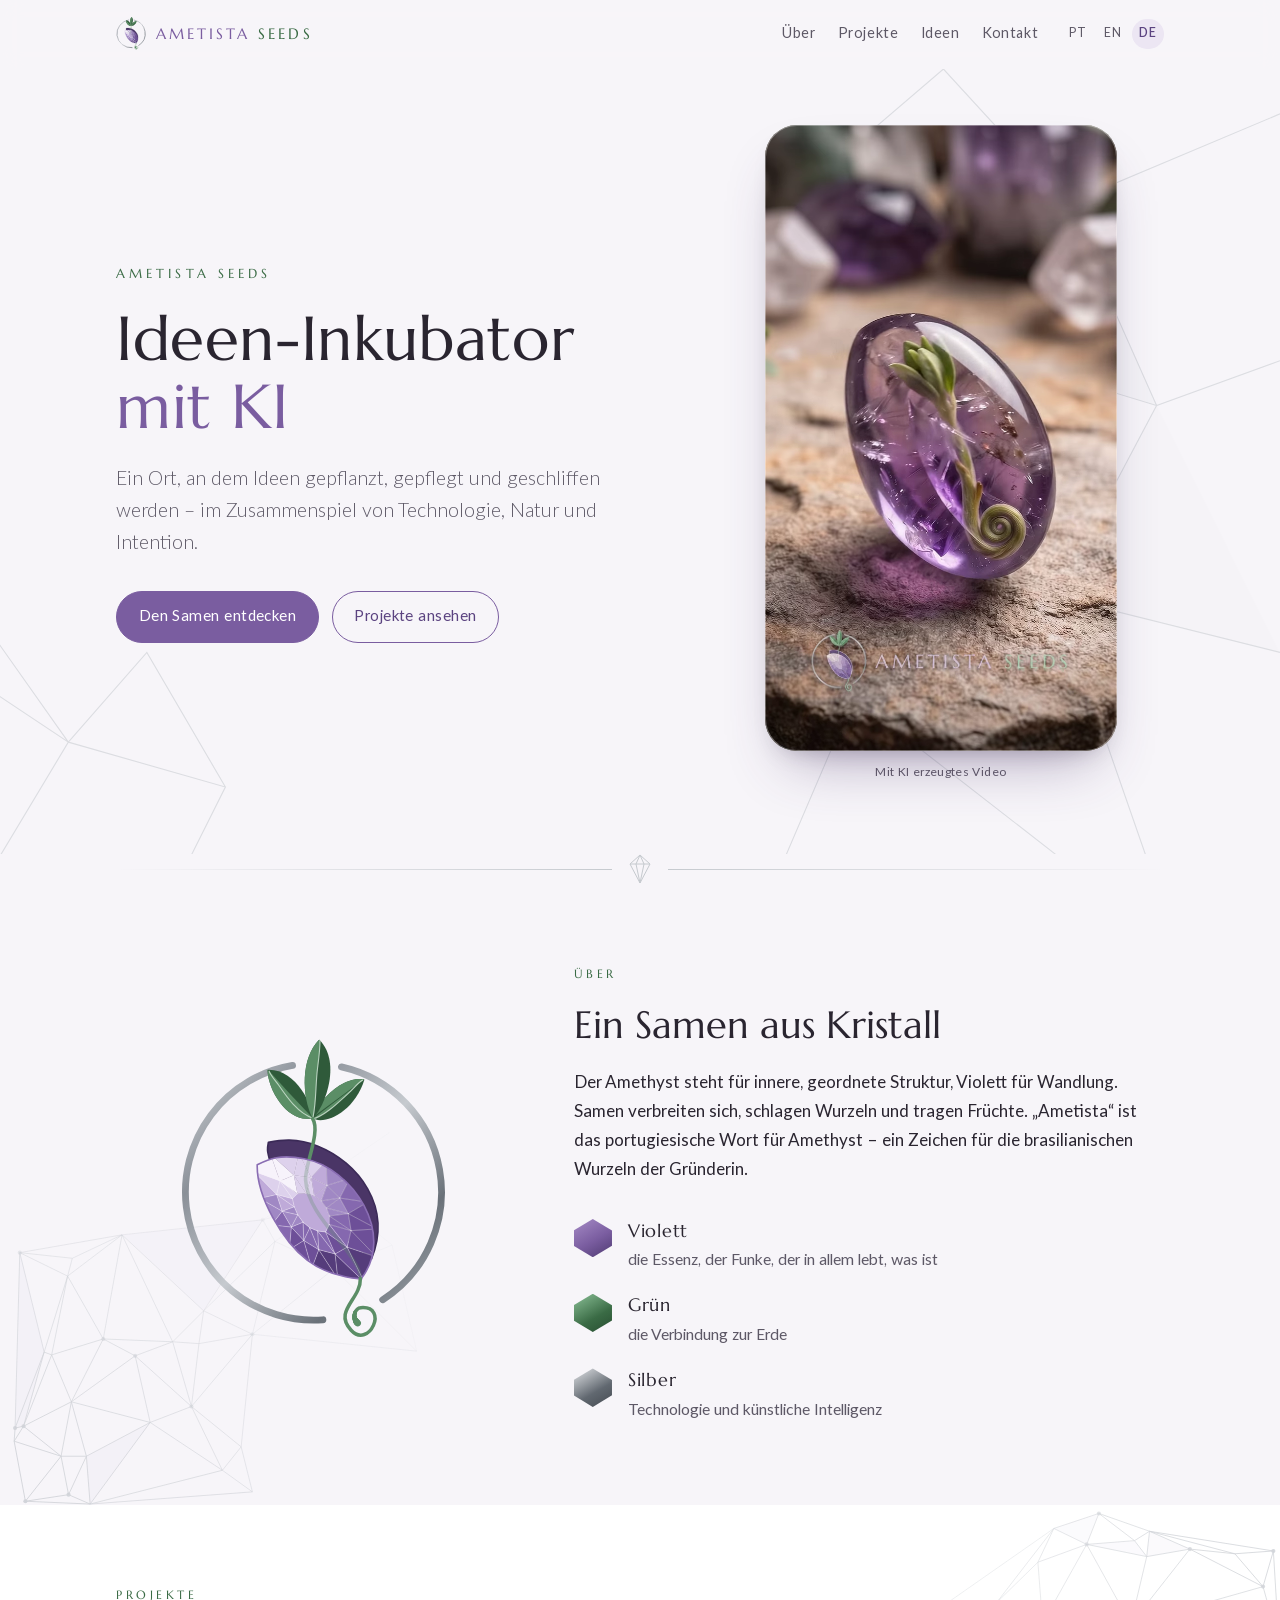
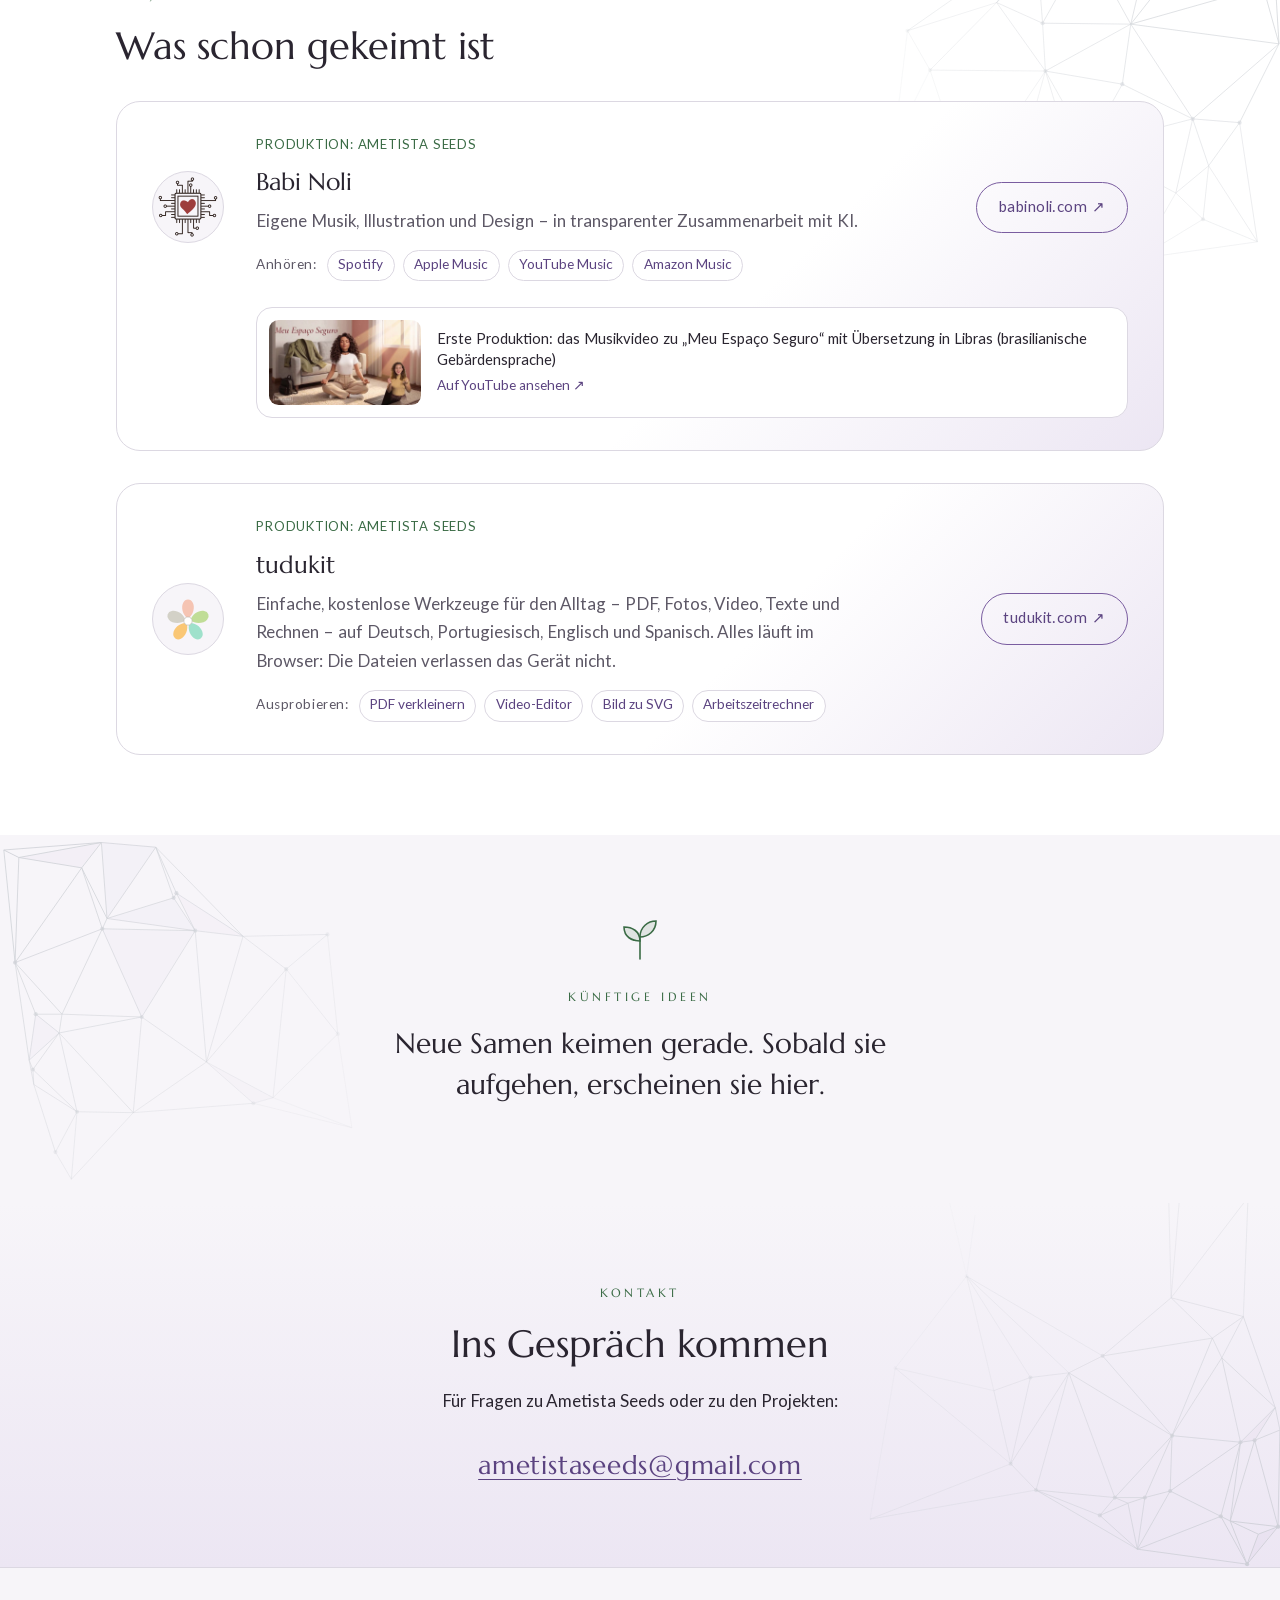
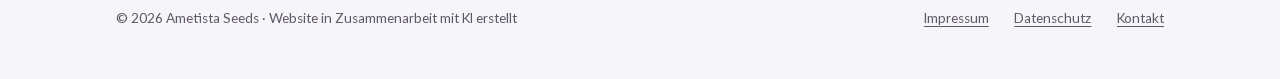
==== commit 64f6e7fe: "Projetos: logo do circuito com coração no cartão do Babi Noli (no lugar de BN) Imagem de babinoli.co" ====
--- a/de/index.html
+++ b/de/index.html
@@ -97,7 +97,7 @@
       <p class="rotulo">Projekte</p>
       <h2>Was schon gekeimt ist</h2>
       <article class="cartao">
-        <div class="inicial" aria-hidden="true">BN</div>
+        <div class="inicial flor chip" aria-hidden="true"><img src="../assets/img/babi-noli-chip.png" alt="" width="52" height="52"></div>
         <div>
           <p class="papel">Produktion: Ametista Seeds</p>
           <h3>Babi Noli</h3>
--- a/assets/css/style.css
+++ b/assets/css/style.css
@@ -181,3 +181,5 @@
 .cartao .producao-link{display:block;margin-top:.35rem;font-size:.85rem;color:var(--ametista-escura)}
 @media (max-width:860px){.cartao > .botao{grid-row:auto;grid-column:auto}.cartao .producao{grid-row:auto;grid-column:1;grid-template-columns:1fr;margin-top:0}}
 .cartao .inicial.flor img{width:2.9rem;height:2.9rem;display:block}
+.cartao .inicial.chip img{width:4rem;height:4rem}
+@media (max-width:860px){.cartao .inicial.chip img{width:3.1rem;height:3.1rem}}
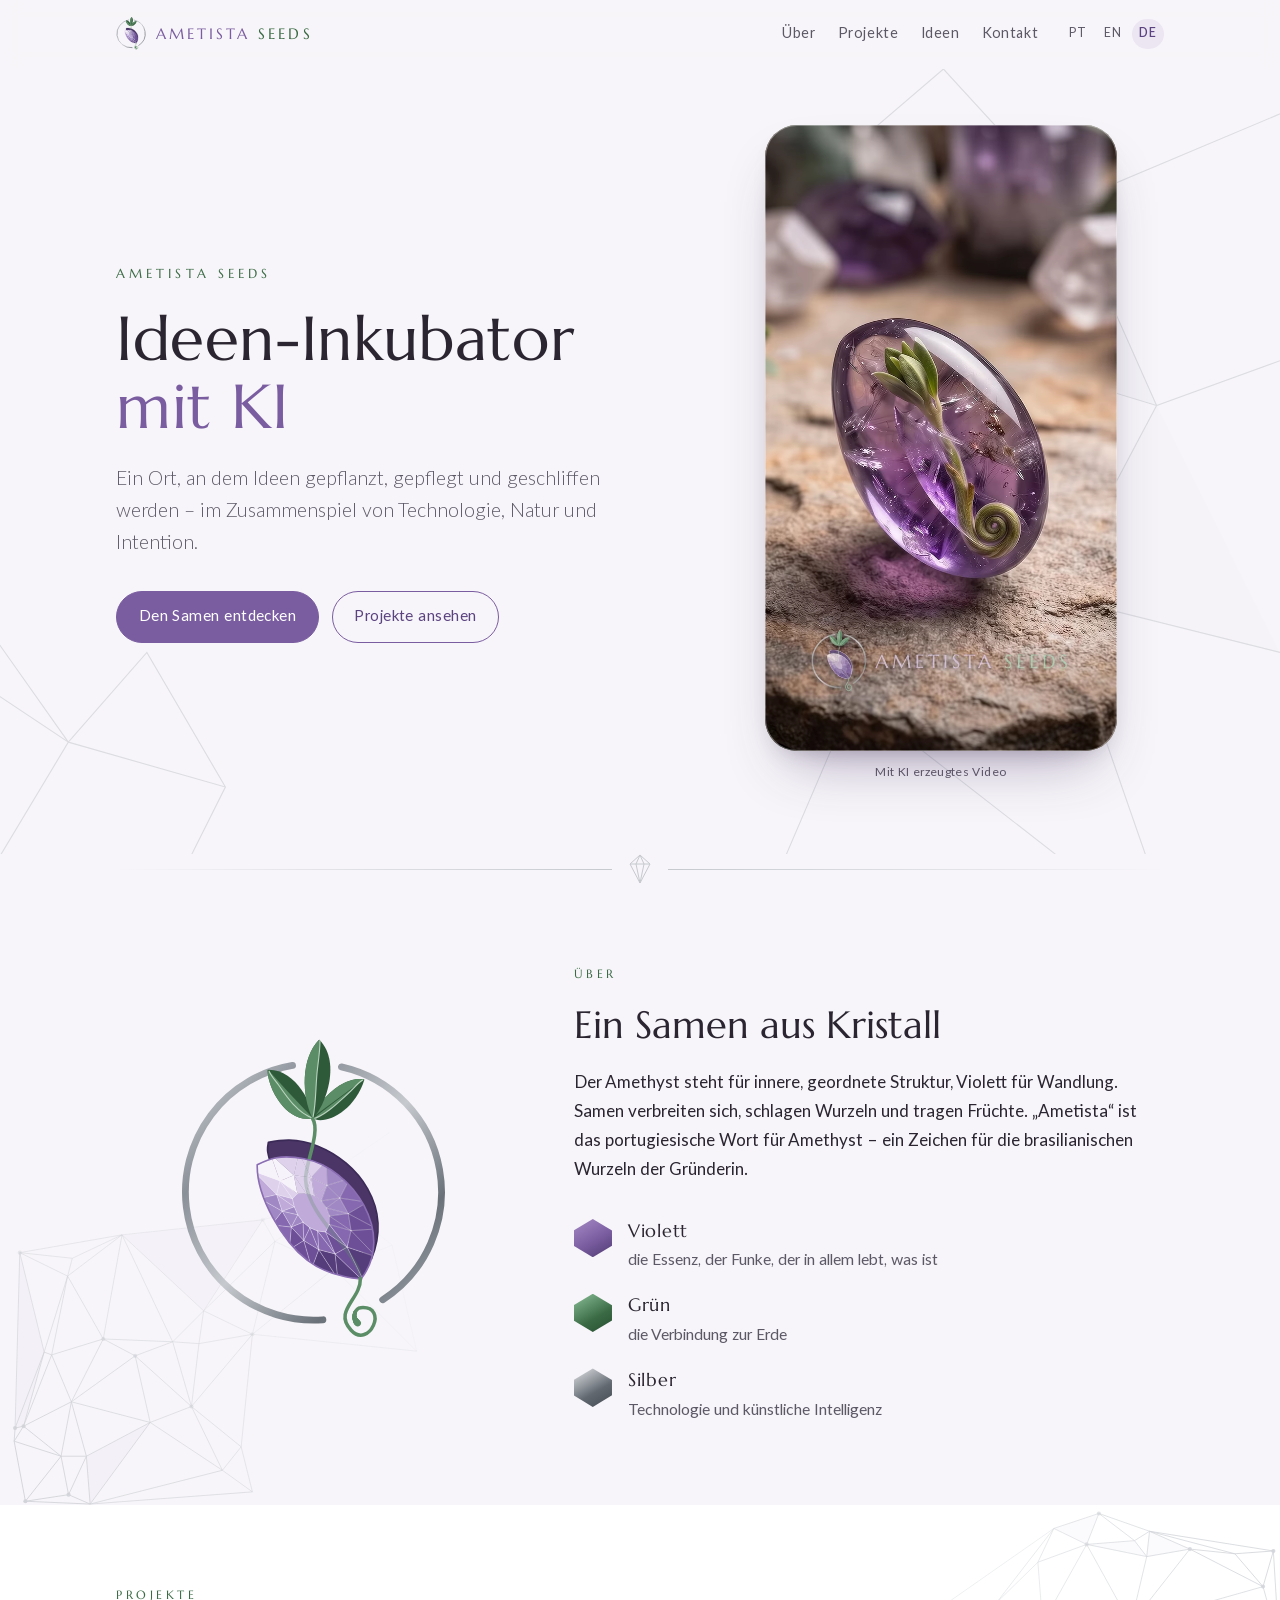
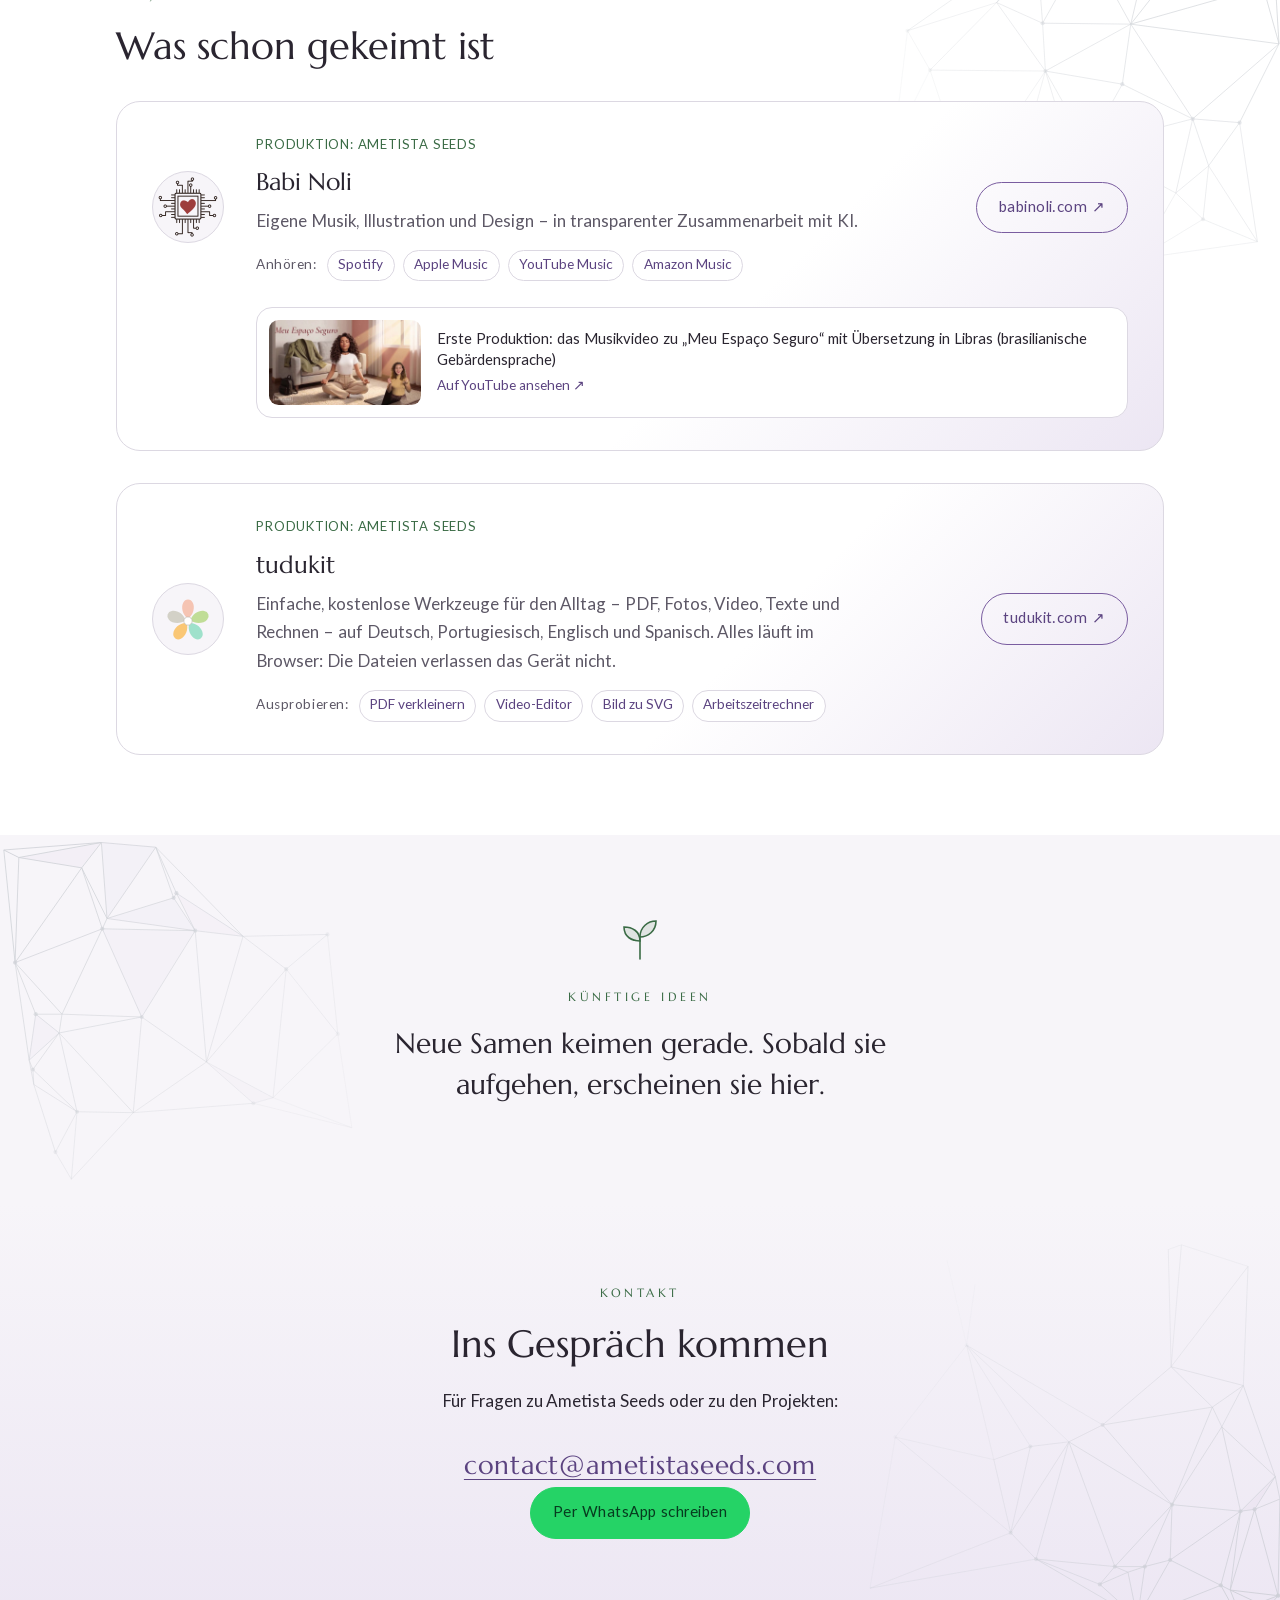
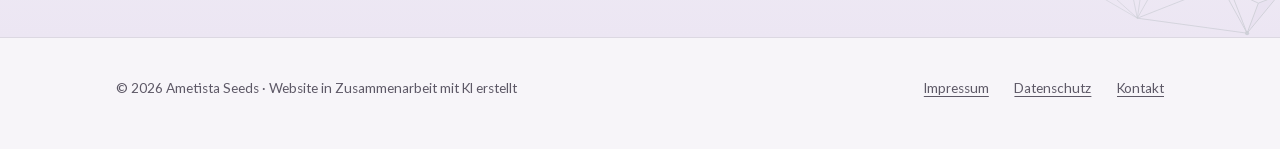
==== commit 4570d3d8: "Contato: botão Fale no WhatsApp (+49 178 9420789) na página inicial e nas páginas de contato PT/EN/D" ====
--- a/de/index.html
+++ b/de/index.html
@@ -146,7 +146,8 @@
       <p class="rotulo">Kontakt</p>
       <h2>Ins Gespräch kommen</h2>
       <p>Für Fragen zu Ametista Seeds oder zu den Projekten:</p>
-      <a class="email" href="mailto:ametistaseeds@gmail.com">ametistaseeds@gmail.com</a>
+      <a class="email" href="mailto:contact@ametistaseeds.com">contact@ametistaseeds.com</a>
+      <p class="whatsapp-linha"><a class="botao whatsapp" href="https://wa.me/491789420789?text=Hallo%21%20Ich%20habe%20Sie%20%C3%BCber%20die%20Website%20von%20Ametista%20Seeds%20gefunden." target="_blank" rel="noopener">Per WhatsApp schreiben</a></p>
     </div>
   </section>
 
--- a/assets/css/style.css
+++ b/assets/css/style.css
@@ -183,3 +183,8 @@
 .cartao .inicial.flor img{width:2.9rem;height:2.9rem;display:block}
 .cartao .inicial.chip img{width:4rem;height:4rem}
 @media (max-width:860px){.cartao .inicial.chip img{width:3.1rem;height:3.1rem}}
+
+/* WhatsApp (contato) */
+.whatsapp-linha{margin-top:1.2rem}
+.botao.whatsapp{background:#25D366;color:#073b1f;border-color:#25D366}
+.botao.whatsapp:hover{filter:brightness(.95)}
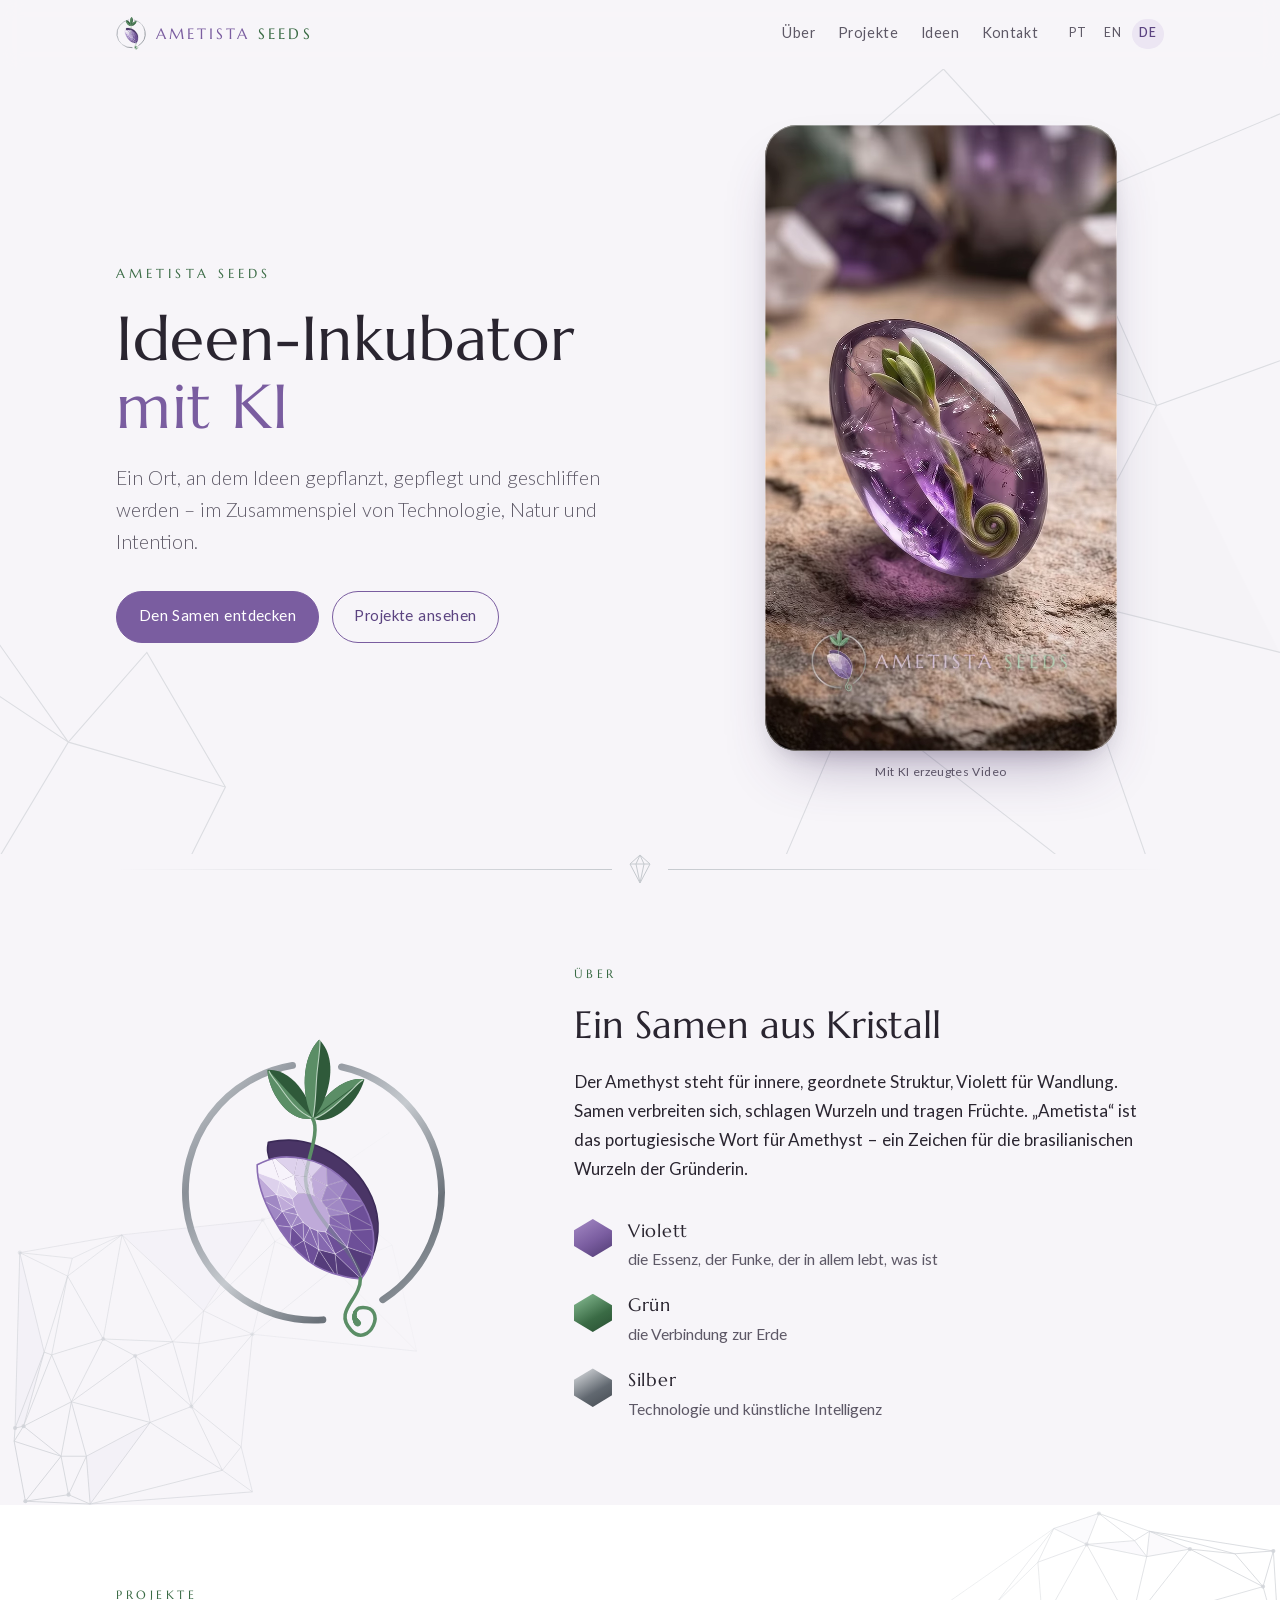
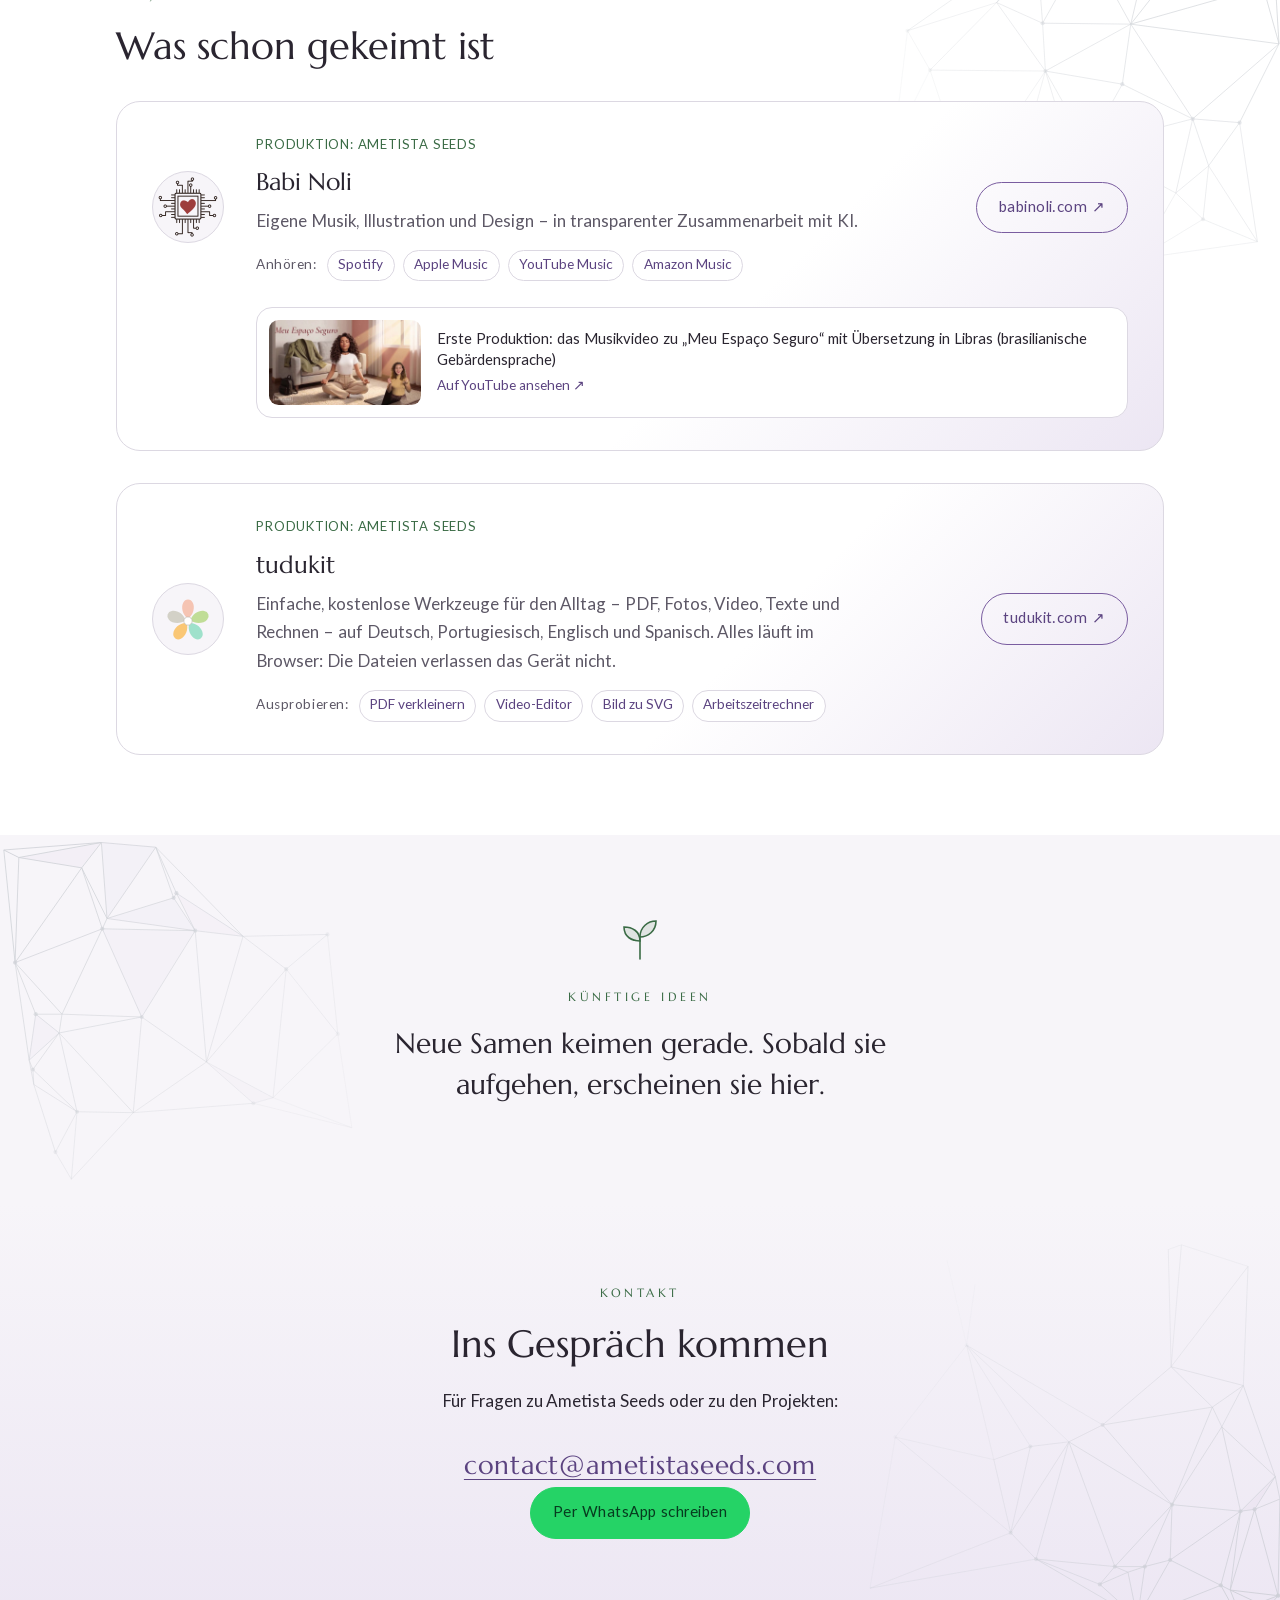
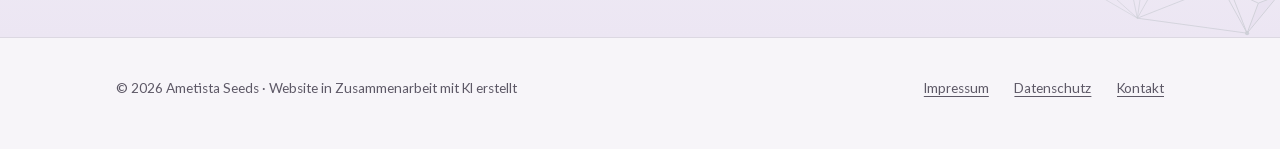
==== commit 42135649: "SEO: tag canônica com endereço limpo em cada página; hreflang sem .html; páginas noindex sem canônic" ====
--- a/de/index.html
+++ b/de/index.html
@@ -15,6 +15,7 @@
 <meta property="og:description" content="Ideen-Inkubator mit KI">
 <meta property="og:type" content="website">
 <script src="/s.js" defer></script>
+<link rel="canonical" href="https://ametistaseeds.com/de/">
 </head>
 <body>
 
